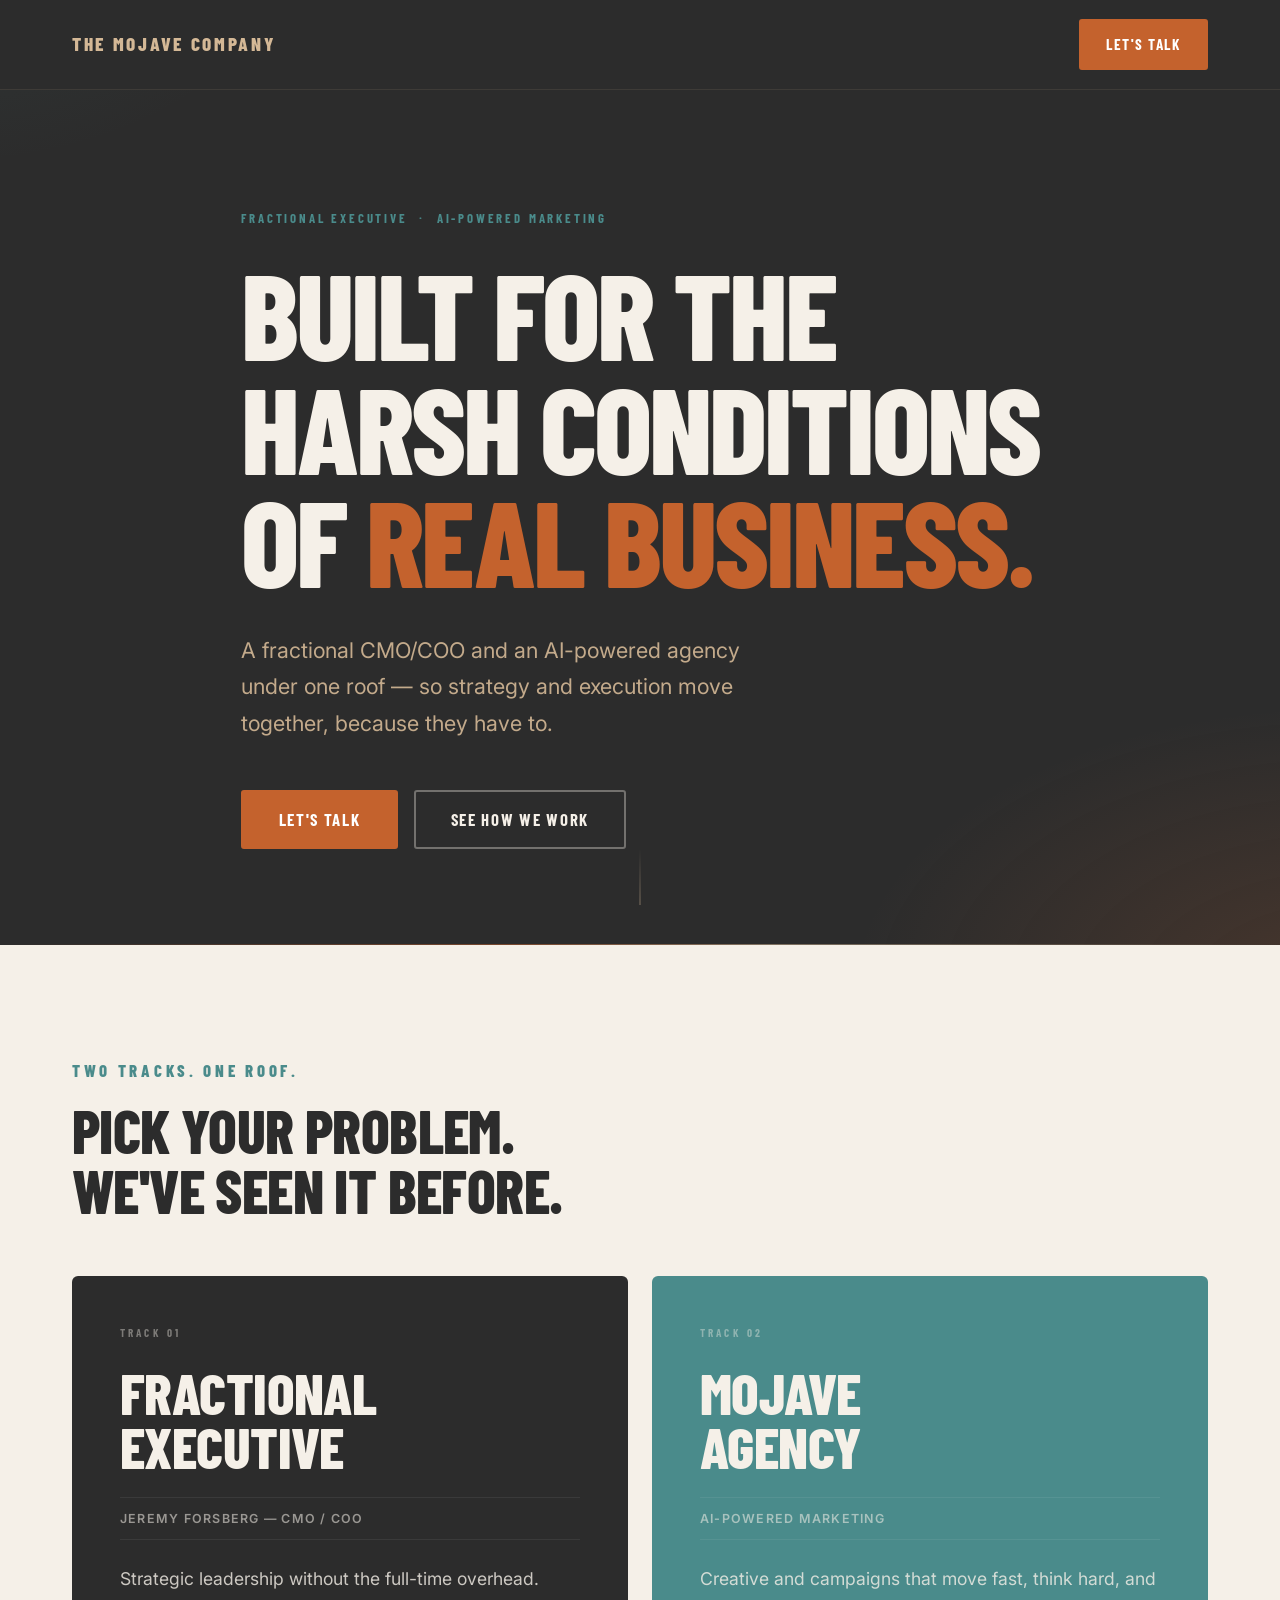
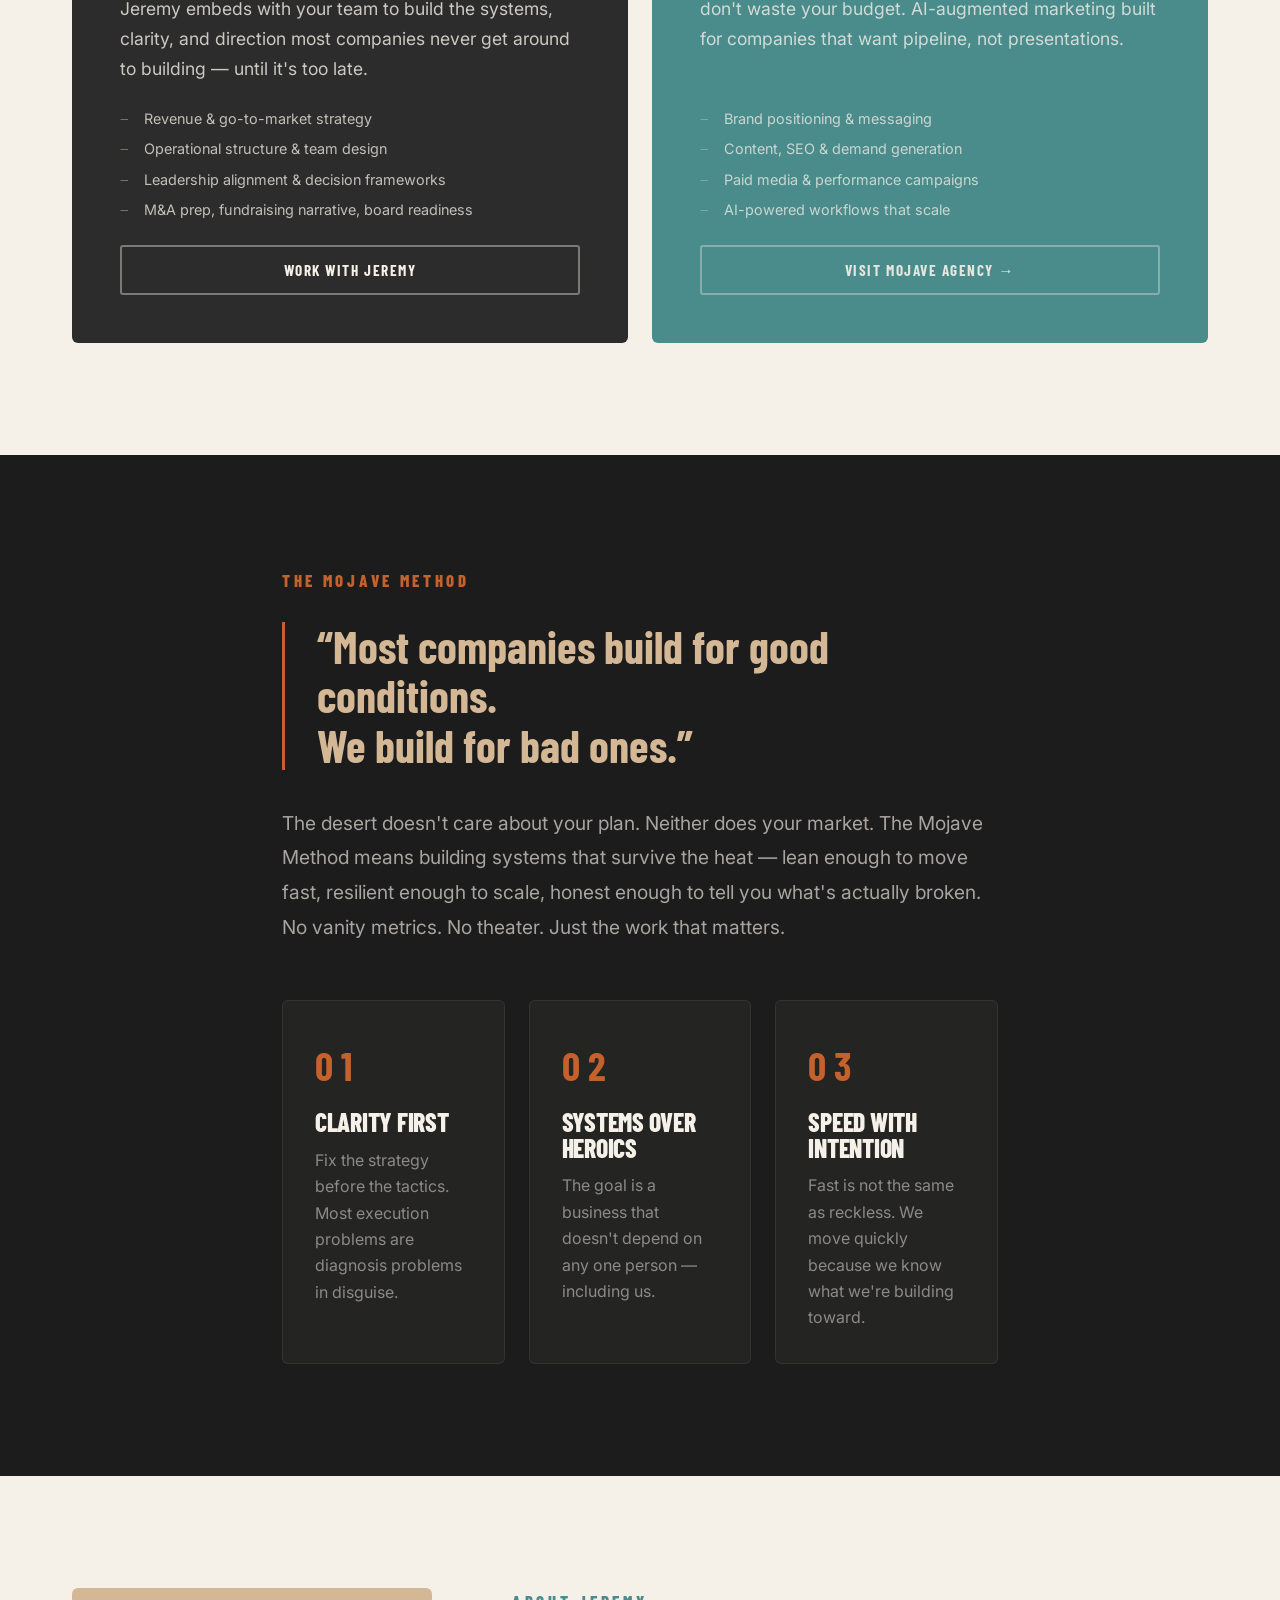
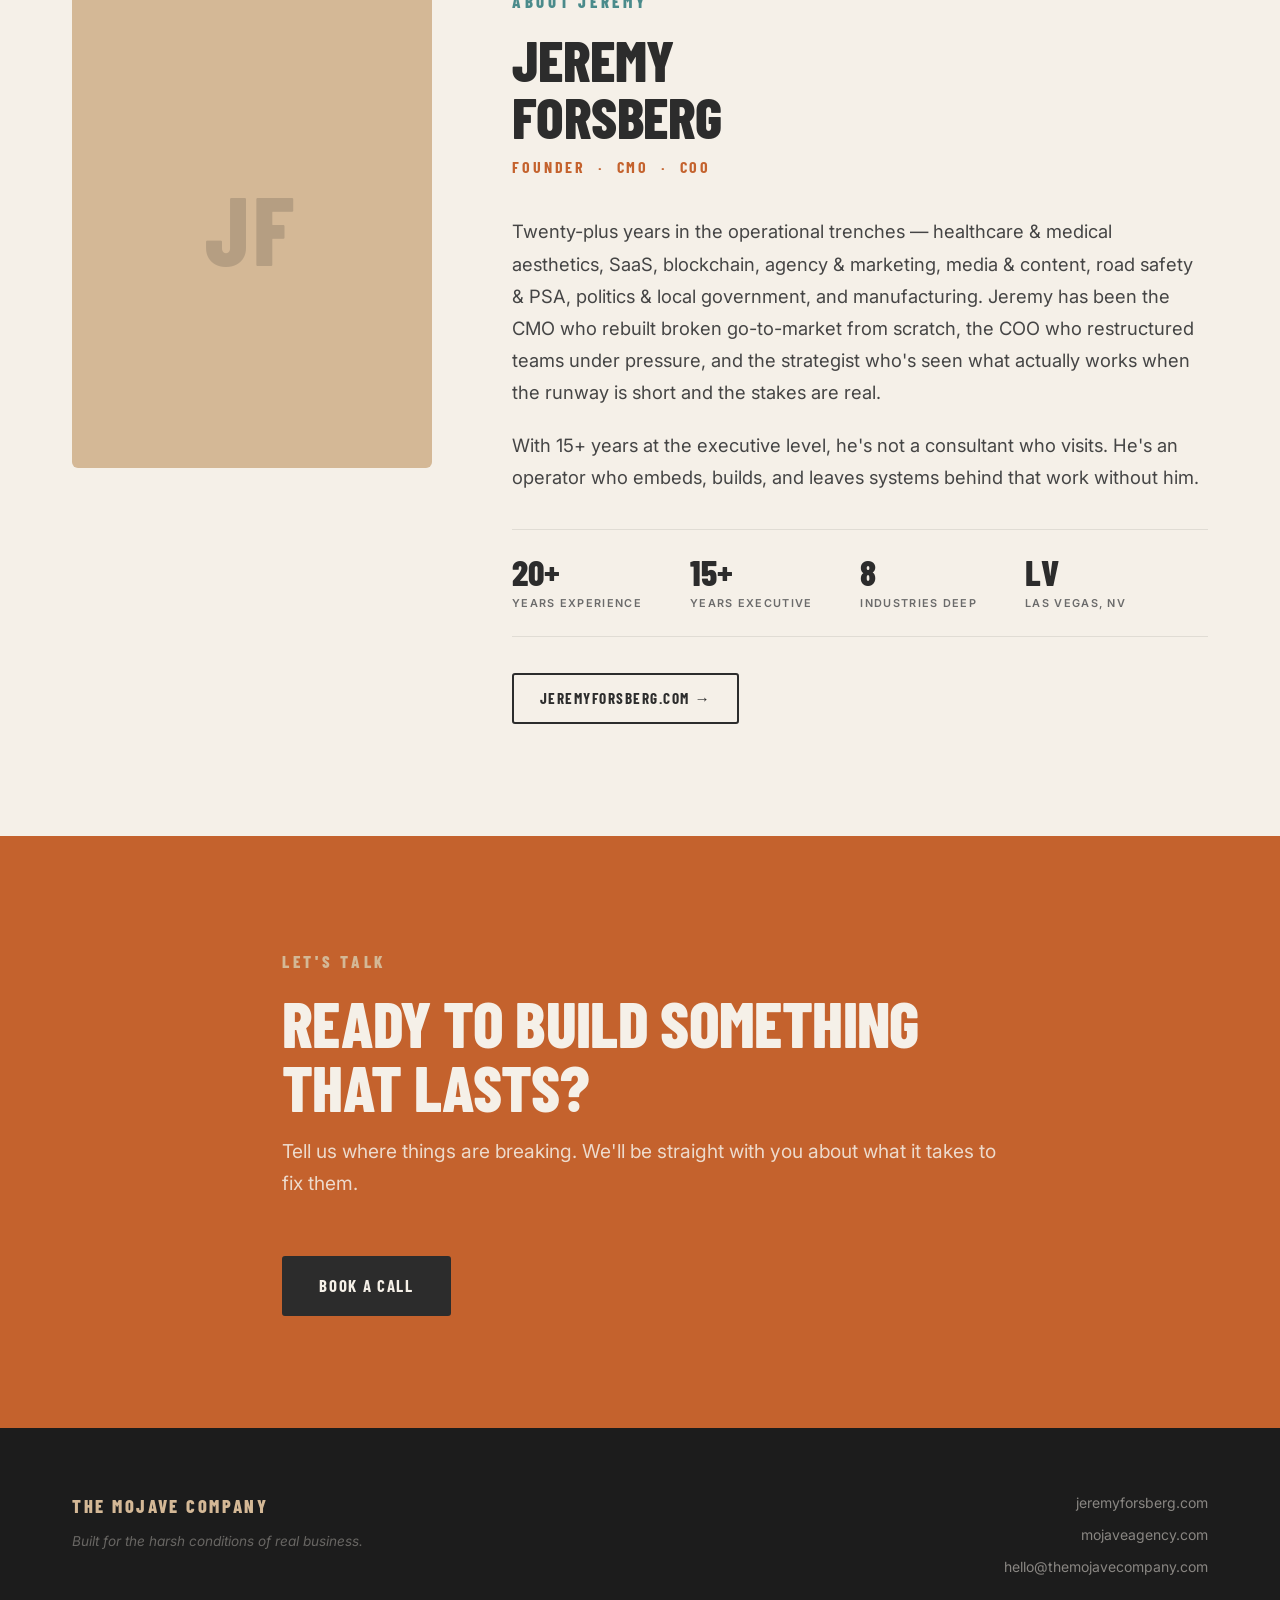
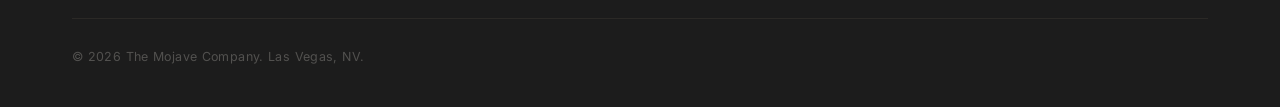
==== index.html @ 3268c375 "Update industries to reflect full background (8 sectors) Healthcare & medical aesthetics, SaaS, bloc" ====
<!DOCTYPE html>
<html lang="en">
<head>
  <meta charset="UTF-8">
  <meta name="viewport" content="width=device-width, initial-scale=1.0">
  <title>The Mojave Company — Fractional CMO/COO &amp; AI-Powered Marketing</title>
  <meta name="description" content="Fractional executive leadership and AI-powered marketing under one roof. Built for the harsh conditions of real business. Las Vegas, NV.">
  <meta property="og:title" content="The Mojave Company">
  <meta property="og:description" content="Built for the harsh conditions of real business.">
  <meta property="og:url" content="https://themojavecompany.com">
  <link rel="preconnect" href="https://fonts.googleapis.com">
  <link rel="preconnect" href="https://fonts.gstatic.com" crossorigin>
  <link href="https://fonts.googleapis.com/css2?family=Barlow+Condensed:ital,wght@0,400;0,600;0,700;0,800;1,700&family=Inter:wght@400;500;600&display=swap" rel="stylesheet">
  <link rel="stylesheet" href="style.css">
</head>
<body>

  <!-- ================================
       NAV
       ================================ -->
  <nav class="nav" id="nav">
    <div class="nav__inner">
      <a href="#hero" class="nav__logo">THE MOJAVE COMPANY</a>
      <a href="#contact" class="btn btn--primary">Let's Talk</a>
    </div>
  </nav>

  <!-- ================================
       HERO
       ================================ -->
  <section class="hero" id="hero">
    <div class="hero__bg"></div>
    <div class="hero__inner">
      <p class="hero__eyebrow">Fractional Executive &nbsp;·&nbsp; AI-Powered Marketing</p>
      <h1 class="hero__headline">
        Built for the<br>
        Harsh Conditions<br>
        of <em>Real Business.</em>
      </h1>
      <p class="hero__subhead">
        A fractional CMO/COO and an AI-powered agency under one roof —
        so strategy and execution move together, because they have to.
      </p>
      <div class="hero__actions">
        <a href="#contact" class="btn btn--primary btn--lg">Let's Talk</a>
        <a href="#services" class="btn btn--ghost btn--lg">See How We Work</a>
      </div>
    </div>
    <div class="hero__scroll" aria-hidden="true">
      <span></span>
    </div>
  </section>

  <!-- ================================
       SERVICES
       ================================ -->
  <section class="services" id="services">
    <div class="container">
      <div class="services__header">
        <p class="section__label">Two Tracks. One Roof.</p>
        <h2 class="section__title">Pick Your Problem.<br>We've Seen It Before.</h2>
      </div>
      <div class="services__grid">

        <!-- Track 01: Fractional Executive -->
        <div class="service-card service-card--exec">
          <div class="service-card__track">Track 01</div>
          <h3 class="service-card__title">Fractional<br>Executive</h3>
          <div class="service-card__meta">Jeremy Forsberg &mdash; CMO / COO</div>
          <p class="service-card__desc">
            Strategic leadership without the full-time overhead. Jeremy embeds with your team
            to build the systems, clarity, and direction most companies never get around to
            building — until it's too late.
          </p>
          <ul class="service-card__list">
            <li>Revenue &amp; go-to-market strategy</li>
            <li>Operational structure &amp; team design</li>
            <li>Leadership alignment &amp; decision frameworks</li>
            <li>M&amp;A prep, fundraising narrative, board readiness</li>
          </ul>
          <a href="#contact" class="btn btn--outline-light">Work with Jeremy</a>
        </div>

        <!-- Track 02: Mojave Agency -->
        <div class="service-card service-card--agency">
          <div class="service-card__track">Track 02</div>
          <h3 class="service-card__title">Mojave<br>Agency</h3>
          <div class="service-card__meta">AI-Powered Marketing</div>
          <p class="service-card__desc">
            Creative and campaigns that move fast, think hard, and don't waste your budget.
            AI-augmented marketing built for companies that want pipeline, not presentations.
          </p>
          <ul class="service-card__list">
            <li>Brand positioning &amp; messaging</li>
            <li>Content, SEO &amp; demand generation</li>
            <li>Paid media &amp; performance campaigns</li>
            <li>AI-powered workflows that scale</li>
          </ul>
          <a href="https://mojaveagency.com" class="btn btn--outline-dark" target="_blank" rel="noopener">Visit Mojave Agency &rarr;</a>
        </div>

      </div>
    </div>
  </section>

  <!-- ================================
       THE MOJAVE METHOD
       ================================ -->
  <section class="method" id="method">
    <div class="container container--narrow">
      <p class="section__label section__label--accent">The Mojave Method</p>
      <blockquote class="method__quote">
        &ldquo;Most companies build for good conditions.<br>
        We build for bad ones.&rdquo;
      </blockquote>
      <p class="method__body">
        The desert doesn't care about your plan. Neither does your market. The Mojave Method
        means building systems that survive the heat — lean enough to move fast, resilient
        enough to scale, honest enough to tell you what's actually broken. No vanity metrics.
        No theater. Just the work that matters.
      </p>
      <div class="method__pillars">
        <div class="method__pillar">
          <span class="method__pillar-num">01</span>
          <h4 class="method__pillar-title">Clarity First</h4>
          <p class="method__pillar-body">Fix the strategy before the tactics. Most execution problems are diagnosis problems in disguise.</p>
        </div>
        <div class="method__pillar">
          <span class="method__pillar-num">02</span>
          <h4 class="method__pillar-title">Systems Over Heroics</h4>
          <p class="method__pillar-body">The goal is a business that doesn't depend on any one person — including us.</p>
        </div>
        <div class="method__pillar">
          <span class="method__pillar-num">03</span>
          <h4 class="method__pillar-title">Speed with Intention</h4>
          <p class="method__pillar-body">Fast is not the same as reckless. We move quickly because we know what we're building toward.</p>
        </div>
      </div>
    </div>
  </section>

  <!-- ================================
       ABOUT / CREDIBILITY
       ================================ -->
  <section class="about" id="about">
    <div class="container">
      <div class="about__grid">
        <div class="about__image-wrap">
          <img
            src="assets/jeremy-forsberg.jpg"
            alt="Jeremy Forsberg"
            class="about__photo"
            onerror="this.style.display='none';document.getElementById('about-placeholder').style.display='flex';"
          >
          <div class="about__placeholder" id="about-placeholder" aria-hidden="true">JF</div>
        </div>
        <div class="about__content">
          <p class="section__label">About Jeremy</p>
          <h2 class="about__name">Jeremy<br>Forsberg</h2>
          <p class="about__role">Founder &nbsp;·&nbsp; CMO &nbsp;·&nbsp; COO</p>
          <p class="about__body">
            Twenty-plus years in the operational trenches — healthcare &amp; medical aesthetics,
            SaaS, blockchain, agency &amp; marketing, media &amp; content, road safety &amp; PSA,
            politics &amp; local government, and manufacturing.
            Jeremy has been the CMO who rebuilt broken go-to-market from scratch, the COO
            who restructured teams under pressure, and the strategist who's seen what
            actually works when the runway is short and the stakes are real.
          </p>
          <p class="about__body">
            With 15+ years at the executive level, he's not a consultant who visits.
            He's an operator who embeds, builds, and leaves systems behind that work without him.
          </p>
          <div class="about__stats">
            <div class="about__stat">
              <span class="about__stat-num">20+</span>
              <span class="about__stat-label">Years Experience</span>
            </div>
            <div class="about__stat">
              <span class="about__stat-num">15+</span>
              <span class="about__stat-label">Years Executive</span>
            </div>
            <div class="about__stat">
              <span class="about__stat-num">8</span>
              <span class="about__stat-label">Industries Deep</span>
            </div>
            <div class="about__stat">
              <span class="about__stat-num">LV</span>
              <span class="about__stat-label">Las Vegas, NV</span>
            </div>
          </div>
          <a href="https://jeremyforsberg.com" class="btn btn--secondary" target="_blank" rel="noopener">jeremyforsberg.com &rarr;</a>
        </div>
      </div>
    </div>
  </section>

  <!-- ================================
       CTA / CONTACT
       ================================ -->
  <section class="contact" id="contact">
    <div class="container container--narrow">
      <p class="section__label section__label--light">Let's Talk</p>
      <h2 class="contact__headline">Ready to build something<br>that lasts?</h2>
      <p class="contact__subhead">
        Tell us where things are breaking. We'll be straight with you
        about what it takes to fix them.
      </p>

      <a href="https://calendly.com/jeremy-themojavecompany/30min" class="btn btn--submit btn--lg" target="_blank" rel="noopener">Book a Call</a>
    </div>
  </section>

  <!-- ================================
       FOOTER
       ================================ -->
  <footer class="footer">
    <div class="container">
      <div class="footer__inner">
        <div class="footer__brand">
          <span class="footer__logo">THE MOJAVE COMPANY</span>
          <span class="footer__tagline">Built for the harsh conditions of real business.</span>
        </div>
        <nav class="footer__links" aria-label="Footer navigation">
          <a href="https://jeremyforsberg.com" target="_blank" rel="noopener">jeremyforsberg.com</a>
          <a href="https://mojaveagency.com" target="_blank" rel="noopener">mojaveagency.com</a>
          <a href="mailto:hello@themojavecompany.com">hello@themojavecompany.com</a>
        </nav>
      </div>
      <div class="footer__bottom">
        <span>&copy; 2026 The Mojave Company. Las Vegas, NV.</span>
      </div>
    </div>
  </footer>

</body>
</html>
---- style.css ----
/* ============================================================
   THE MOJAVE COMPANY — style.css
   themojavecompany.com
   ============================================================ */

/* ── Custom Properties ─────────────────────────────────────── */
:root {
  --sand:         #D4B896;
  --charcoal:     #2C2C2C;
  --burnt-orange: #C4622D;
  --teal:         #4A8B8B;
  --off-white:    #F5F0E8;
  --dark:         #1C1C1C;
  --muted:        #6B6B6B;

  --font-heading: 'Barlow Condensed', sans-serif;
  --font-body:    'Inter', sans-serif;

  --max-w:        1200px;
  --max-w-narrow: 780px;

  --ease: 0.2s ease;
}

/* ── Reset ──────────────────────────────────────────────────── */
*, *::before, *::after {
  box-sizing: border-box;
  margin: 0;
  padding: 0;
}

html {
  scroll-behavior: smooth;
  font-size: 16px;
}

body {
  font-family: var(--font-body);
  color: var(--charcoal);
  background: var(--off-white);
  line-height: 1.6;
  -webkit-font-smoothing: antialiased;
  -moz-osx-font-smoothing: grayscale;
}

img {
  display: block;
  max-width: 100%;
}

a {
  color: inherit;
  text-decoration: none;
}

ul { list-style: none; }

h1, h2, h3, h4 {
  font-family: var(--font-heading);
  font-weight: 800;
  line-height: 1;
  text-transform: uppercase;
  letter-spacing: -0.01em;
}

/* ── Containers ─────────────────────────────────────────────── */
.container {
  max-width: var(--max-w);
  margin: 0 auto;
  padding: 0 2rem;
}

.container--narrow {
  max-width: var(--max-w-narrow);
  margin: 0 auto;
  padding: 0 2rem;
}

/* ── Section Labels ─────────────────────────────────────────── */
.section__label {
  display: block;
  font-family: var(--font-heading);
  font-size: 1.05rem;
  font-weight: 800;
  letter-spacing: 0.22em;
  text-transform: uppercase;
  color: var(--teal);
  margin-bottom: 1rem;
}

.section__label--accent { color: var(--burnt-orange); }
.section__label--light  { color: var(--sand); }

.section__title {
  font-size: clamp(2.5rem, 5vw, 3.75rem);
  margin-bottom: 3.5rem;
}

/* ── Buttons ────────────────────────────────────────────────── */
.btn {
  display: inline-block;
  font-family: var(--font-heading);
  font-size: 0.95rem;
  font-weight: 700;
  letter-spacing: 0.1em;
  text-transform: uppercase;
  padding: 0.7rem 1.6rem;
  border-radius: 3px;
  border: 2px solid transparent;
  cursor: pointer;
  transition: background var(--ease), color var(--ease), border-color var(--ease);
  white-space: nowrap;
  text-align: center;
}

.btn--lg   { font-size: 1.05rem; padding: 0.9rem 2.2rem; }
.btn--full { width: 100%; display: block; }

/* Primary — burnt orange fill */
.btn--primary {
  background: var(--burnt-orange);
  color: #fff;
  border-color: var(--burnt-orange);
}
.btn--primary:hover {
  background: #ad5426;
  border-color: #ad5426;
}

/* Ghost — for dark backgrounds */
.btn--ghost {
  background: transparent;
  color: var(--off-white);
  border-color: rgba(245, 240, 232, 0.35);
}
.btn--ghost:hover {
  background: rgba(245, 240, 232, 0.08);
  border-color: rgba(245, 240, 232, 0.7);
}

/* Outline light — on dark card */
.btn--outline-light {
  background: transparent;
  color: var(--off-white);
  border-color: rgba(245, 240, 232, 0.4);
}
.btn--outline-light:hover {
  background: var(--off-white);
  color: var(--charcoal);
}

/* Outline dark — on light card */
.btn--outline-dark {
  background: transparent;
  color: rgba(245, 240, 232, 0.9);
  border-color: rgba(245, 240, 232, 0.35);
}
.btn--outline-dark:hover {
  background: rgba(245, 240, 232, 0.12);
  border-color: rgba(245, 240, 232, 0.7);
}

/* Secondary — charcoal outline on light bg */
.btn--secondary {
  background: transparent;
  color: var(--charcoal);
  border-color: var(--charcoal);
}
.btn--secondary:hover {
  background: var(--charcoal);
  color: var(--off-white);
}

/* Submit — inside contact section */
.btn--submit {
  background: var(--charcoal);
  color: var(--off-white);
  border-color: var(--charcoal);
  margin-top: 0.5rem;
}
.btn--submit:hover {
  background: var(--dark);
  border-color: var(--dark);
}


/* ============================================================
   NAV
   ============================================================ */

.nav {
  position: fixed;
  top: 0;
  left: 0;
  right: 0;
  z-index: 200;
  background: var(--charcoal);
  border-bottom: 1px solid rgba(212, 184, 150, 0.1);
}

.nav__inner {
  max-width: var(--max-w);
  margin: 0 auto;
  padding: 1.2rem 2rem;
  display: flex;
  align-items: center;
  justify-content: space-between;
}

.nav__logo {
  font-family: var(--font-heading);
  font-size: 1.2rem;
  font-weight: 800;
  letter-spacing: 0.14em;
  color: var(--sand);
  text-transform: uppercase;
}

.nav__logo:hover { color: var(--off-white); }


/* ============================================================
   HERO
   ============================================================ */

.hero {
  position: relative;
  min-height: 100svh;
  display: flex;
  align-items: center;
  background: var(--charcoal);
  overflow: hidden;
  padding-top: 80px;
}

/* Subtle warmth gradients — no image dependency */
.hero__bg {
  position: absolute;
  inset: 0;
  pointer-events: none;
  background:
    radial-gradient(ellipse 70% 55% at 105% 105%, rgba(196, 98, 45, 0.18) 0%, transparent 55%),
    radial-gradient(ellipse 55% 45% at -5%  -5%,  rgba(74, 139, 139, 0.1)  0%, transparent 50%);
}

/* Thin horizon rule at section break */
.hero::after {
  content: '';
  position: absolute;
  bottom: 0;
  left: 0;
  right: 0;
  height: 1px;
  background: linear-gradient(90deg, transparent 0%, var(--burnt-orange) 40%, var(--sand) 60%, transparent 100%);
  opacity: 0.5;
}

.hero__inner {
  position: relative;
  z-index: 1;
  max-width: var(--max-w);
  margin: 0 auto;
  padding: 8rem 2rem 6rem;
}

.hero__eyebrow {
  font-family: var(--font-heading);
  font-size: 0.8rem;
  font-weight: 700;
  letter-spacing: 0.22em;
  text-transform: uppercase;
  color: var(--teal);
  margin-bottom: 1.75rem;
}

.hero__headline {
  font-size: clamp(3.75rem, 9.5vw, 8.5rem);
  font-weight: 800;
  color: var(--off-white);
  line-height: 0.93;
  letter-spacing: -0.025em;
  margin-bottom: 2.25rem;
}

.hero__headline em {
  font-style: normal;
  color: var(--burnt-orange);
}

.hero__subhead {
  font-size: clamp(1.1rem, 2vw, 1.35rem);
  color: var(--sand);
  max-width: 560px;
  line-height: 1.7;
  margin-bottom: 3rem;
  opacity: 0.9;
}

.hero__actions {
  display: flex;
  gap: 1rem;
  flex-wrap: wrap;
}

/* Scroll indicator */
.hero__scroll {
  position: absolute;
  bottom: 2.5rem;
  left: 50%;
  transform: translateX(-50%);
  z-index: 1;
}

.hero__scroll span {
  display: block;
  width: 1px;
  height: 56px;
  background: linear-gradient(to bottom, transparent, var(--sand));
  margin: 0 auto;
  animation: scrollDrop 2s ease-in-out infinite;
  opacity: 0.5;
}

@keyframes scrollDrop {
  0%   { transform: scaleY(0); transform-origin: top; opacity: 0; }
  40%  { transform: scaleY(1); transform-origin: top; opacity: 0.5; }
  60%  { transform: scaleY(1); transform-origin: bottom; opacity: 0.5; }
  100% { transform: scaleY(0); transform-origin: bottom; opacity: 0; }
}


/* ============================================================
   SERVICES
   ============================================================ */

.services {
  background: var(--off-white);
  padding: 7rem 0;
}

.services__header {
  margin-bottom: 0;
}

.services__grid {
  display: grid;
  grid-template-columns: 1fr 1fr;
  gap: 1.5rem;
}

.service-card {
  padding: 3rem;
  border-radius: 6px;
  display: flex;
  flex-direction: column;
  gap: 1.5rem;
}

.service-card--exec   { background: var(--charcoal); color: var(--off-white); }
.service-card--agency { background: var(--teal);     color: var(--off-white); }

.service-card__track {
  font-family: var(--font-heading);
  font-size: 0.7rem;
  font-weight: 700;
  letter-spacing: 0.28em;
  text-transform: uppercase;
  opacity: 0.4;
}

.service-card__title {
  font-size: clamp(2.75rem, 4.5vw, 3.75rem);
  line-height: 0.93;
}

.service-card__meta {
  font-size: 0.78rem;
  font-weight: 600;
  letter-spacing: 0.1em;
  text-transform: uppercase;
  opacity: 0.55;
  padding: 0.65rem 0;
  border-top: 1px solid rgba(255,255,255,0.12);
  border-bottom: 1px solid rgba(255,255,255,0.12);
}

.service-card__desc {
  font-size: 1.1rem;
  line-height: 1.7;
  opacity: 0.8;
  flex: 1;
}

.service-card__list {
  display: flex;
  flex-direction: column;
  gap: 0.55rem;
}

.service-card__list li {
  font-size: 0.9rem;
  padding-left: 1.5rem;
  position: relative;
  opacity: 0.75;
  line-height: 1.5;
}

.service-card__list li::before {
  content: '—';
  position: absolute;
  left: 0;
  color: var(--sand);
  opacity: 0.7;
  font-family: var(--font-heading);
}

.service-card--agency .service-card__list li::before {
  color: rgba(245, 240, 232, 0.6);
}


/* ============================================================
   THE MOJAVE METHOD
   ============================================================ */

.method {
  background: var(--dark);
  padding: 7rem 0;
  color: var(--off-white);
}

.method__quote {
  font-family: var(--font-heading);
  font-size: clamp(1.9rem, 3.5vw, 3rem);
  font-weight: 700;
  line-height: 1.1;
  color: var(--sand);
  border-left: 3px solid var(--burnt-orange);
  padding-left: 2rem;
  margin: 1.75rem 0 2.25rem;
  font-style: normal;
}

.method__body {
  font-size: 1.2rem;
  line-height: 1.8;
  color: rgba(245, 240, 232, 0.65);
  margin-bottom: 3.5rem;
}

.method__pillars {
  display: grid;
  grid-template-columns: repeat(3, 1fr);
  gap: 1.5rem;
}

.method__pillar {
  padding: 2rem;
  border-radius: 6px;
  background: rgba(245, 240, 232, 0.04);
  border: 1px solid rgba(245, 240, 232, 0.07);
}

.method__pillar-num {
  display: block;
  font-family: var(--font-heading);
  font-size: 2.5rem;
  font-weight: 700;
  letter-spacing: 0.2em;
  color: var(--burnt-orange);
  margin-bottom: 0.75rem;
}

.method__pillar-title {
  font-size: 1.6rem;
  color: var(--off-white);
  margin-bottom: 0.75rem;
}

.method__pillar-body {
  font-size: 1rem;
  line-height: 1.65;
  color: rgba(245, 240, 232, 0.5);
}


/* ============================================================
   ABOUT
   ============================================================ */

.about {
  background: var(--off-white);
  padding: 7rem 0;
}

.about__grid {
  display: grid;
  grid-template-columns: 360px 1fr;
  gap: 5rem;
  align-items: start;
}

.about__image-wrap {
  position: relative;
  border-radius: 6px;
  overflow: hidden;
  background: var(--sand);
  aspect-ratio: 3 / 4;
}

.about__photo {
  width: 100%;
  height: 100%;
  object-fit: cover;
  object-position: center top;
}

.about__placeholder {
  display: none;
  position: absolute;
  inset: 0;
  align-items: center;
  justify-content: center;
  font-family: var(--font-heading);
  font-size: 6rem;
  font-weight: 800;
  color: var(--charcoal);
  opacity: 0.18;
  letter-spacing: 0.05em;
}

.about__name {
  font-size: clamp(2.75rem, 4.5vw, 4.25rem);
  margin-bottom: 0.5rem;
}

.about__role {
  font-family: var(--font-heading);
  font-size: 1rem;
  font-weight: 700;
  letter-spacing: 0.18em;
  text-transform: uppercase;
  color: var(--burnt-orange);
  margin-bottom: 2.25rem;
}

.about__body {
  font-size: 1.15rem;
  line-height: 1.75;
  color: #454545;
  margin-bottom: 1.25rem;
}

.about__stats {
  display: flex;
  gap: 3rem;
  margin: 2.25rem 0;
  padding: 1.5rem 0;
  border-top: 1px solid rgba(44, 44, 44, 0.1);
  border-bottom: 1px solid rgba(44, 44, 44, 0.1);
}

.about__stat {
  display: flex;
  flex-direction: column;
  gap: 0.3rem;
}

.about__stat-num {
  font-family: var(--font-heading);
  font-size: 2.25rem;
  font-weight: 800;
  color: var(--charcoal);
  line-height: 1;
}

.about__stat-label {
  font-size: 0.68rem;
  font-weight: 600;
  letter-spacing: 0.12em;
  text-transform: uppercase;
  color: var(--muted);
}


/* ============================================================
   CONTACT
   ============================================================ */

.contact {
  background: var(--burnt-orange);
  padding: 7rem 0;
  color: var(--off-white);
}

.contact__headline {
  font-size: clamp(2.5rem, 5vw, 4rem);
  color: var(--off-white);
  margin-bottom: 1rem;
}

.contact__subhead {
  font-size: 1.2rem;
  line-height: 1.7;
  opacity: 0.85;
  margin-bottom: 3rem;
}



/* ============================================================
   FOOTER
   ============================================================ */

.footer {
  background: var(--dark);
  padding: 4rem 0 2.5rem;
  color: var(--off-white);
}

.footer__inner {
  display: flex;
  align-items: flex-start;
  justify-content: space-between;
  gap: 2rem;
  padding-bottom: 2.5rem;
  border-bottom: 1px solid rgba(212, 184, 150, 0.08);
  flex-wrap: wrap;
}

.footer__brand {
  display: flex;
  flex-direction: column;
  gap: 0.6rem;
}

.footer__logo {
  font-family: var(--font-heading);
  font-size: 1.15rem;
  font-weight: 800;
  letter-spacing: 0.14em;
  color: var(--sand);
  text-transform: uppercase;
}

.footer__tagline {
  font-size: 0.85rem;
  color: rgba(245, 240, 232, 0.35);
  font-style: italic;
}

.footer__links {
  display: flex;
  flex-direction: column;
  align-items: flex-end;
  gap: 0.6rem;
}

.footer__links a {
  font-size: 0.875rem;
  color: rgba(245, 240, 232, 0.5);
  transition: color var(--ease);
}

.footer__links a:hover { color: var(--sand); }

.footer__bottom {
  padding-top: 1.75rem;
  font-size: 0.78rem;
  color: rgba(245, 240, 232, 0.25);
  letter-spacing: 0.03em;
}


/* ============================================================
   RESPONSIVE
   ============================================================ */

@media (max-width: 960px) {
  .services__grid {
    grid-template-columns: 1fr;
  }

  .method__pillars {
    grid-template-columns: 1fr 1fr;
  }

  .about__grid {
    grid-template-columns: 1fr;
    gap: 3rem;
  }

  .about__image-wrap {
    max-width: 320px;
    aspect-ratio: 1 / 1;
  }
}

@media (max-width: 640px) {
  .nav__inner {
    padding: 1rem 1.25rem;
  }

  .nav__logo {
    font-size: 0.95rem;
    letter-spacing: 0.1em;
  }

  .hero__inner {
    padding: 6rem 1.25rem 5rem;
  }

  .hero__actions {
    flex-direction: column;
    align-items: flex-start;
  }

  .hero__actions .btn { width: 100%; text-align: center; }

  .hero__scroll { display: none; }

  .services,
  .method,
  .about,
  .contact,
  .footer {
    padding-top: 5rem;
    padding-bottom: 5rem;
  }

  .service-card { padding: 2.25rem 1.75rem; }

  .method__pillars {
    grid-template-columns: 1fr;
  }

  .about__stats {
    flex-wrap: wrap;
    gap: 1.5rem;
  }

  .footer__inner {
    flex-direction: column;
  }

  .footer__links {
    align-items: flex-start;
  }

  .container,
  .container--narrow {
    padding: 0 1.25rem;
  }
}

@media (prefers-reduced-motion: reduce) {
  html { scroll-behavior: auto; }
  .hero__scroll span { animation: none; }
}
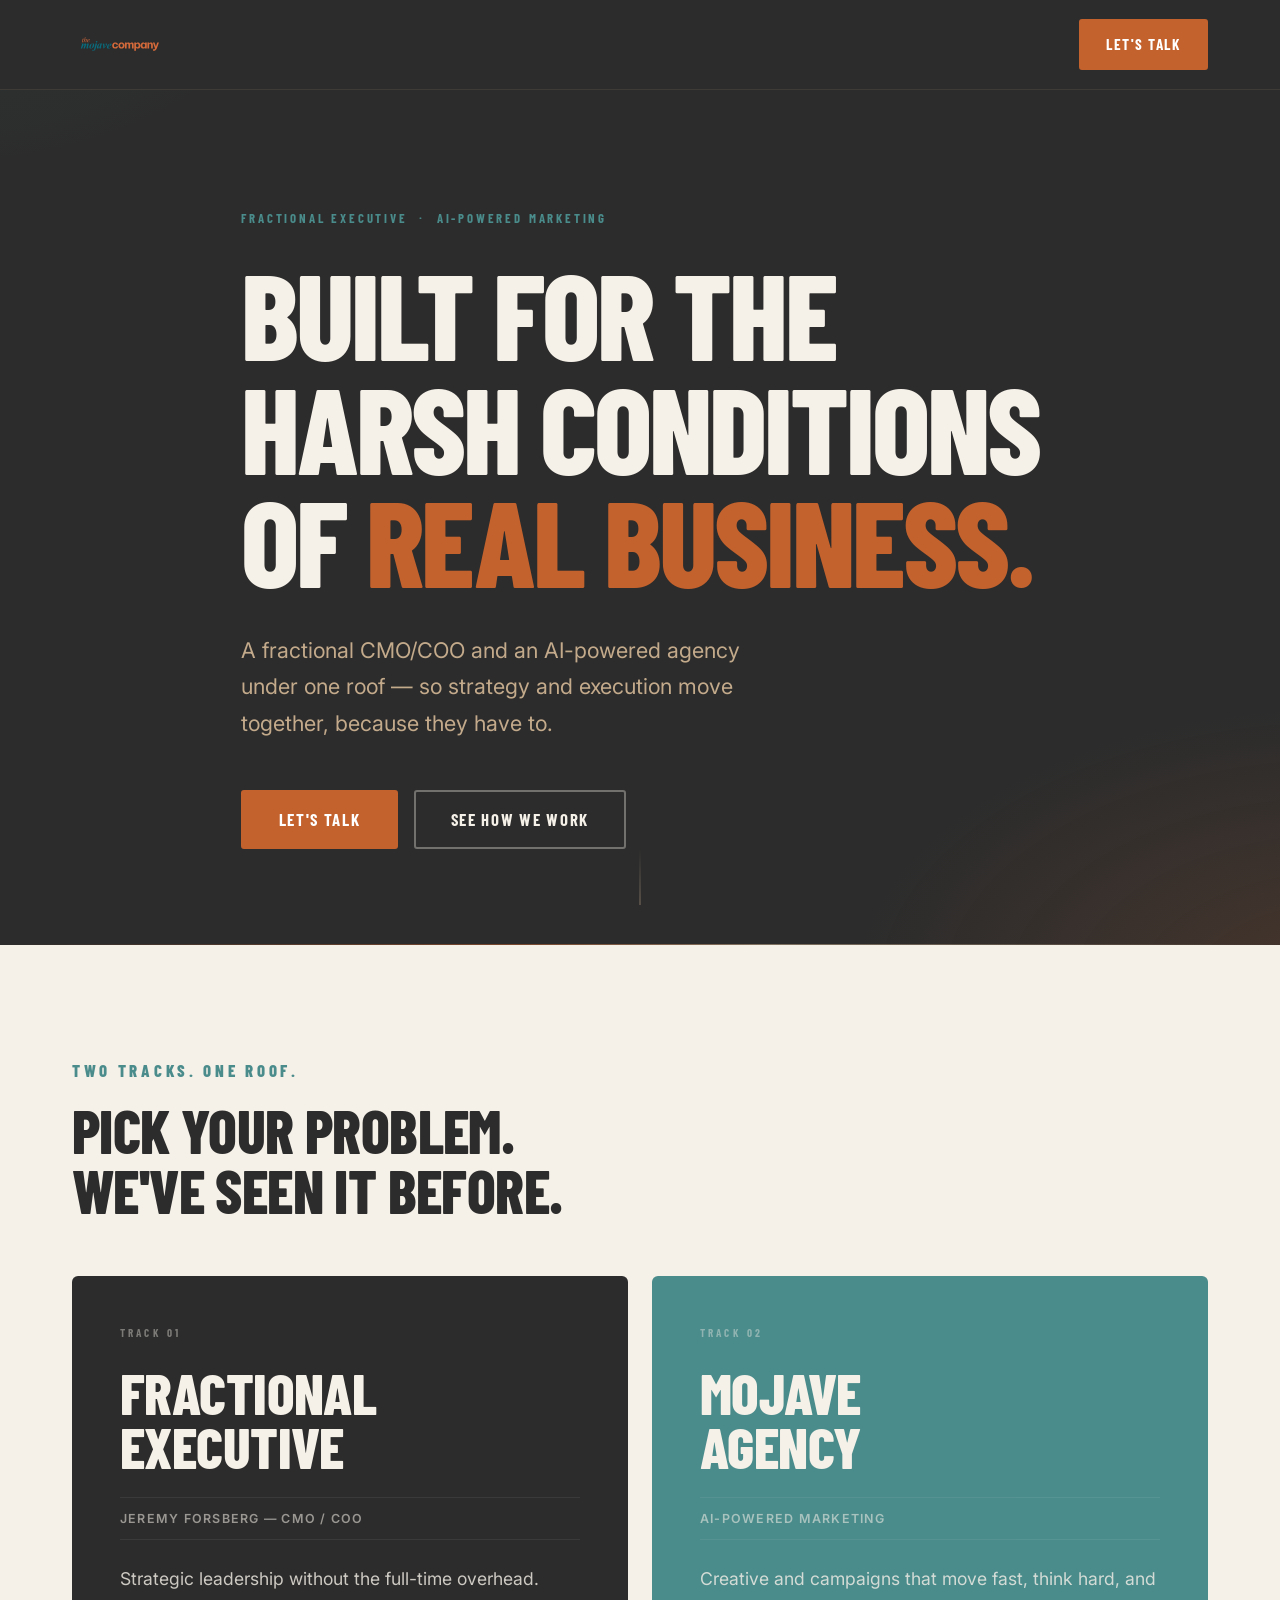
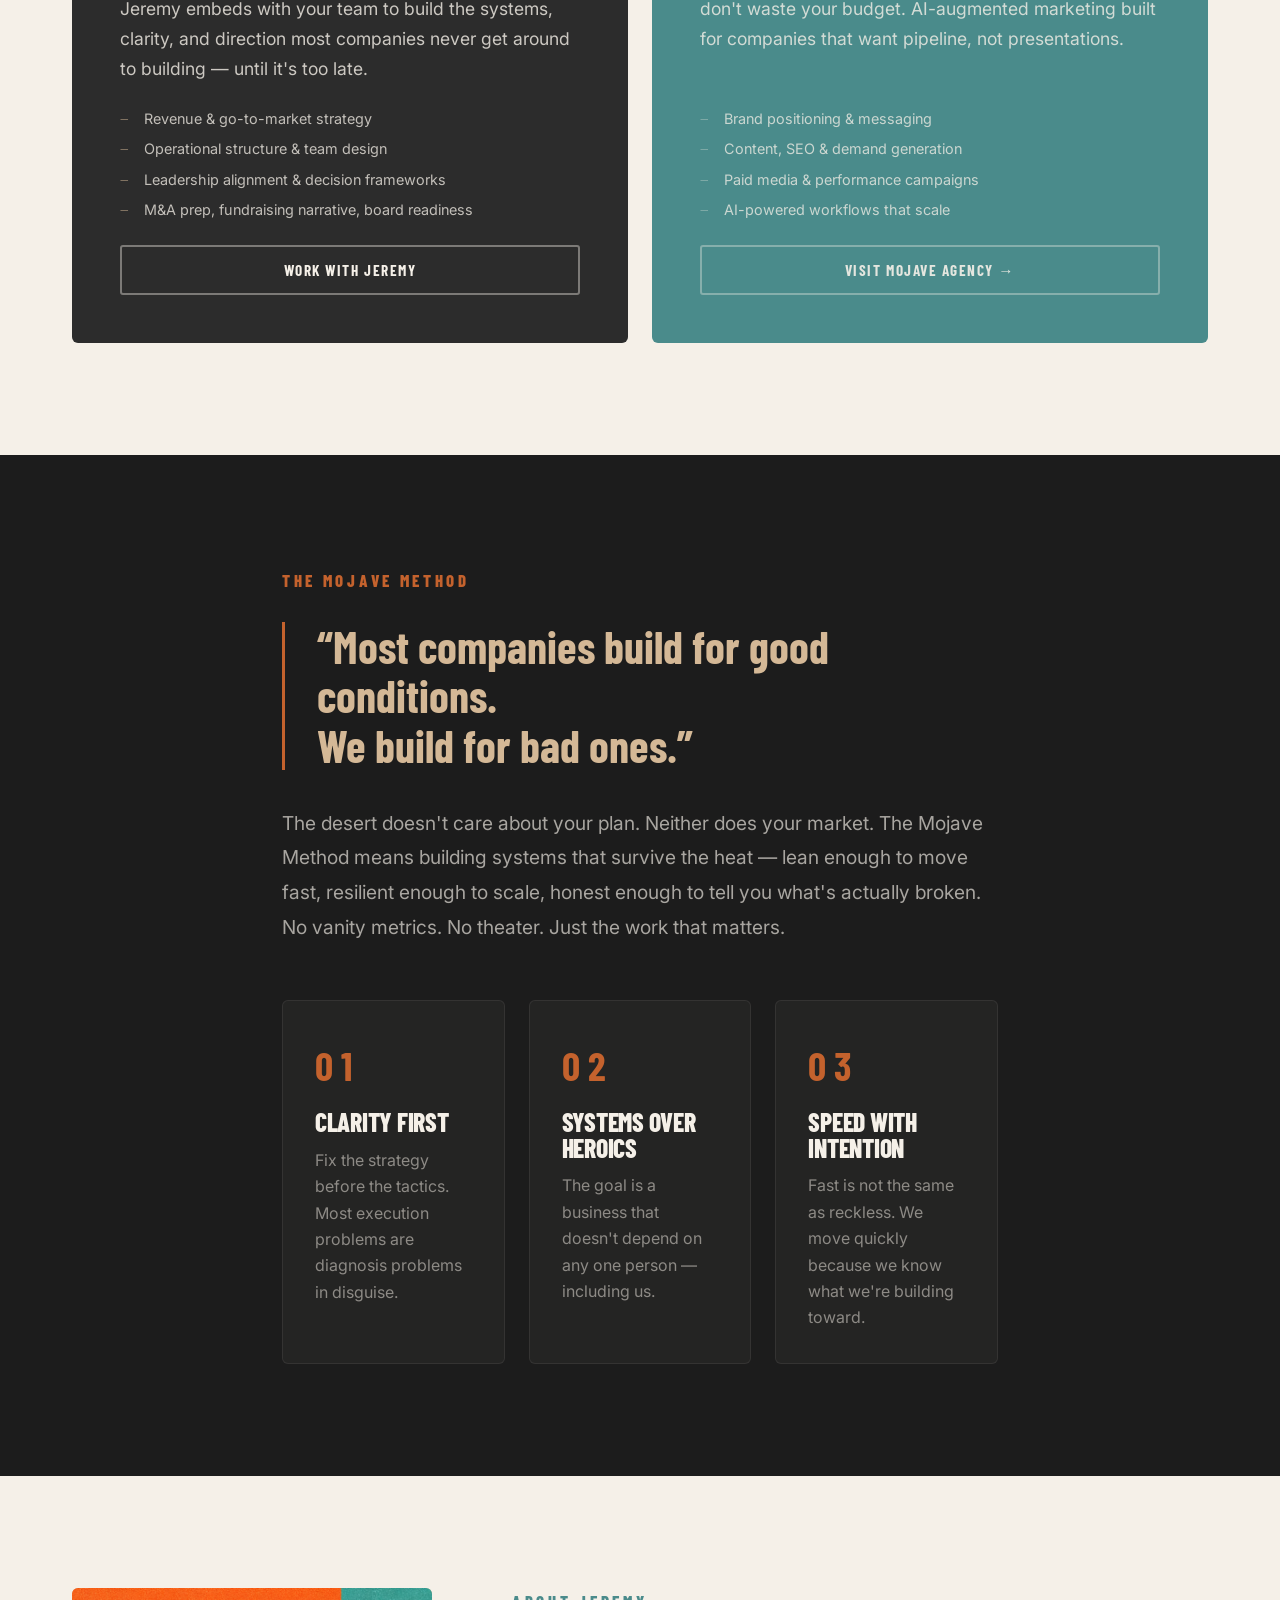
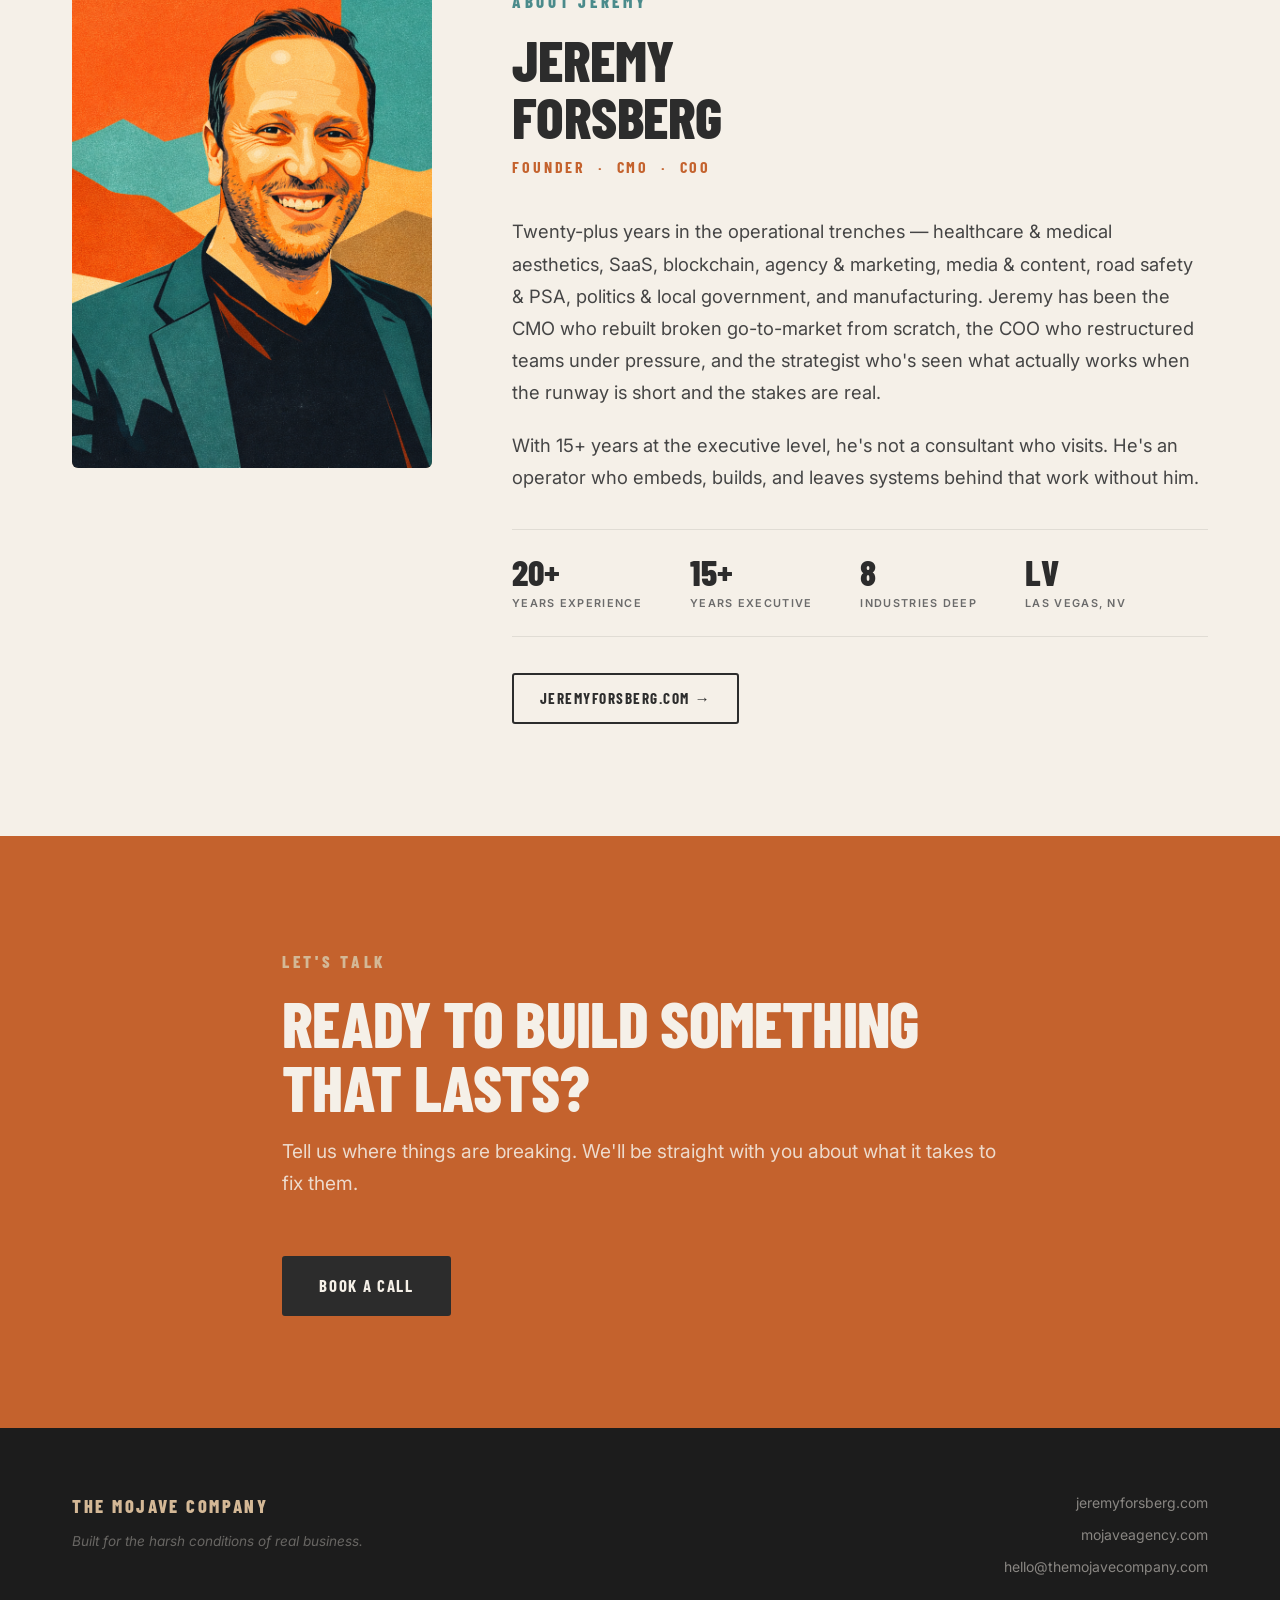
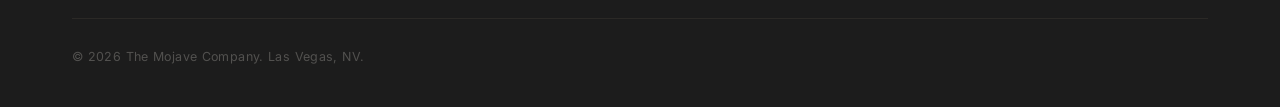
==== commit cacf5447: "Add logo, photo, and favicon assets - Nav: replace text logo with assets/mojavecompany-logo.svg (36p" ====
--- a/index.html
+++ b/index.html
@@ -12,6 +12,8 @@
   <link rel="preconnect" href="https://fonts.gstatic.com" crossorigin>
   <link href="https://fonts.googleapis.com/css2?family=Barlow+Condensed:ital,wght@0,400;0,600;0,700;0,800;1,700&family=Inter:wght@400;500;600&display=swap" rel="stylesheet">
   <link rel="stylesheet" href="style.css">
+  <link rel="icon" type="image/png" href="assets/mojave-m.png">
+  <link rel="apple-touch-icon" href="assets/mojave-m.png">
 </head>
 <body>
 
@@ -20,7 +22,9 @@
        ================================ -->
   <nav class="nav" id="nav">
     <div class="nav__inner">
-      <a href="#hero" class="nav__logo">THE MOJAVE COMPANY</a>
+      <a href="#hero" class="nav__logo">
+        <img src="assets/mojavecompany-logo.svg" alt="The Mojave Company" class="nav__logo-img">
+      </a>
       <a href="#contact" class="btn btn--primary">Let's Talk</a>
     </div>
   </nav>
@@ -147,12 +151,10 @@
       <div class="about__grid">
         <div class="about__image-wrap">
           <img
-            src="assets/jeremy-forsberg.jpg"
+            src="assets/jeremy-mojave.png"
             alt="Jeremy Forsberg"
             class="about__photo"
-            onerror="this.style.display='none';document.getElementById('about-placeholder').style.display='flex';"
           >
-          <div class="about__placeholder" id="about-placeholder" aria-hidden="true">JF</div>
         </div>
         <div class="about__content">
           <p class="section__label">About Jeremy</p>
--- a/style.css
+++ b/style.css
@@ -208,15 +208,19 @@
 }
 
 .nav__logo {
-  font-family: var(--font-heading);
-  font-size: 1.2rem;
-  font-weight: 800;
-  letter-spacing: 0.14em;
-  color: var(--sand);
-  text-transform: uppercase;
-}
-
-.nav__logo:hover { color: var(--off-white); }
+  display: flex;
+  align-items: center;
+}
+
+.nav__logo-img {
+  height: 36px;
+  width: auto;
+  display: block;
+}
+
+@media (max-width: 640px) {
+  .nav__logo-img { height: 28px; }
+}
 
 
 /* ============================================================
@@ -515,19 +519,6 @@
   object-position: center top;
 }
 
-.about__placeholder {
-  display: none;
-  position: absolute;
-  inset: 0;
-  align-items: center;
-  justify-content: center;
-  font-family: var(--font-heading);
-  font-size: 6rem;
-  font-weight: 800;
-  color: var(--charcoal);
-  opacity: 0.18;
-  letter-spacing: 0.05em;
-}
 
 .about__name {
   font-size: clamp(2.75rem, 4.5vw, 4.25rem);
@@ -701,10 +692,6 @@
     padding: 1rem 1.25rem;
   }
 
-  .nav__logo {
-    font-size: 0.95rem;
-    letter-spacing: 0.1em;
-  }
 
   .hero__inner {
     padding: 6rem 1.25rem 5rem;
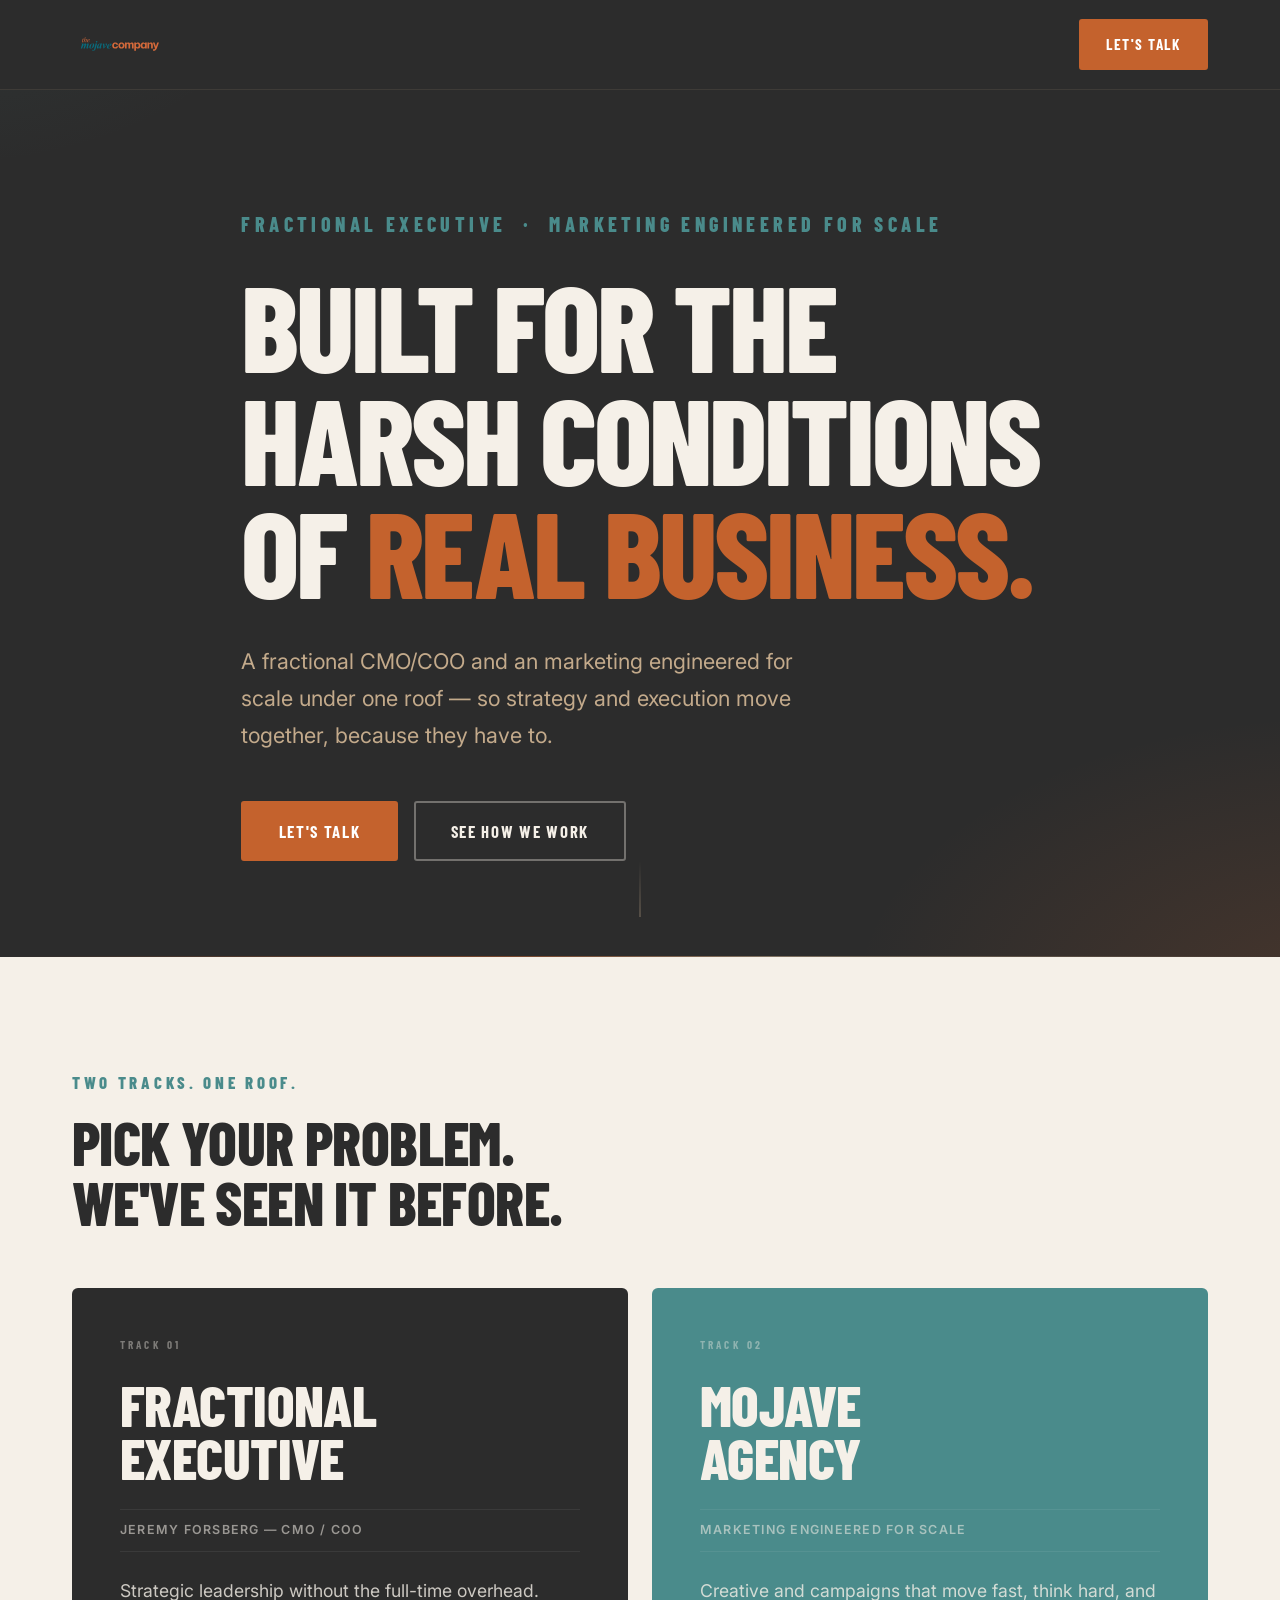
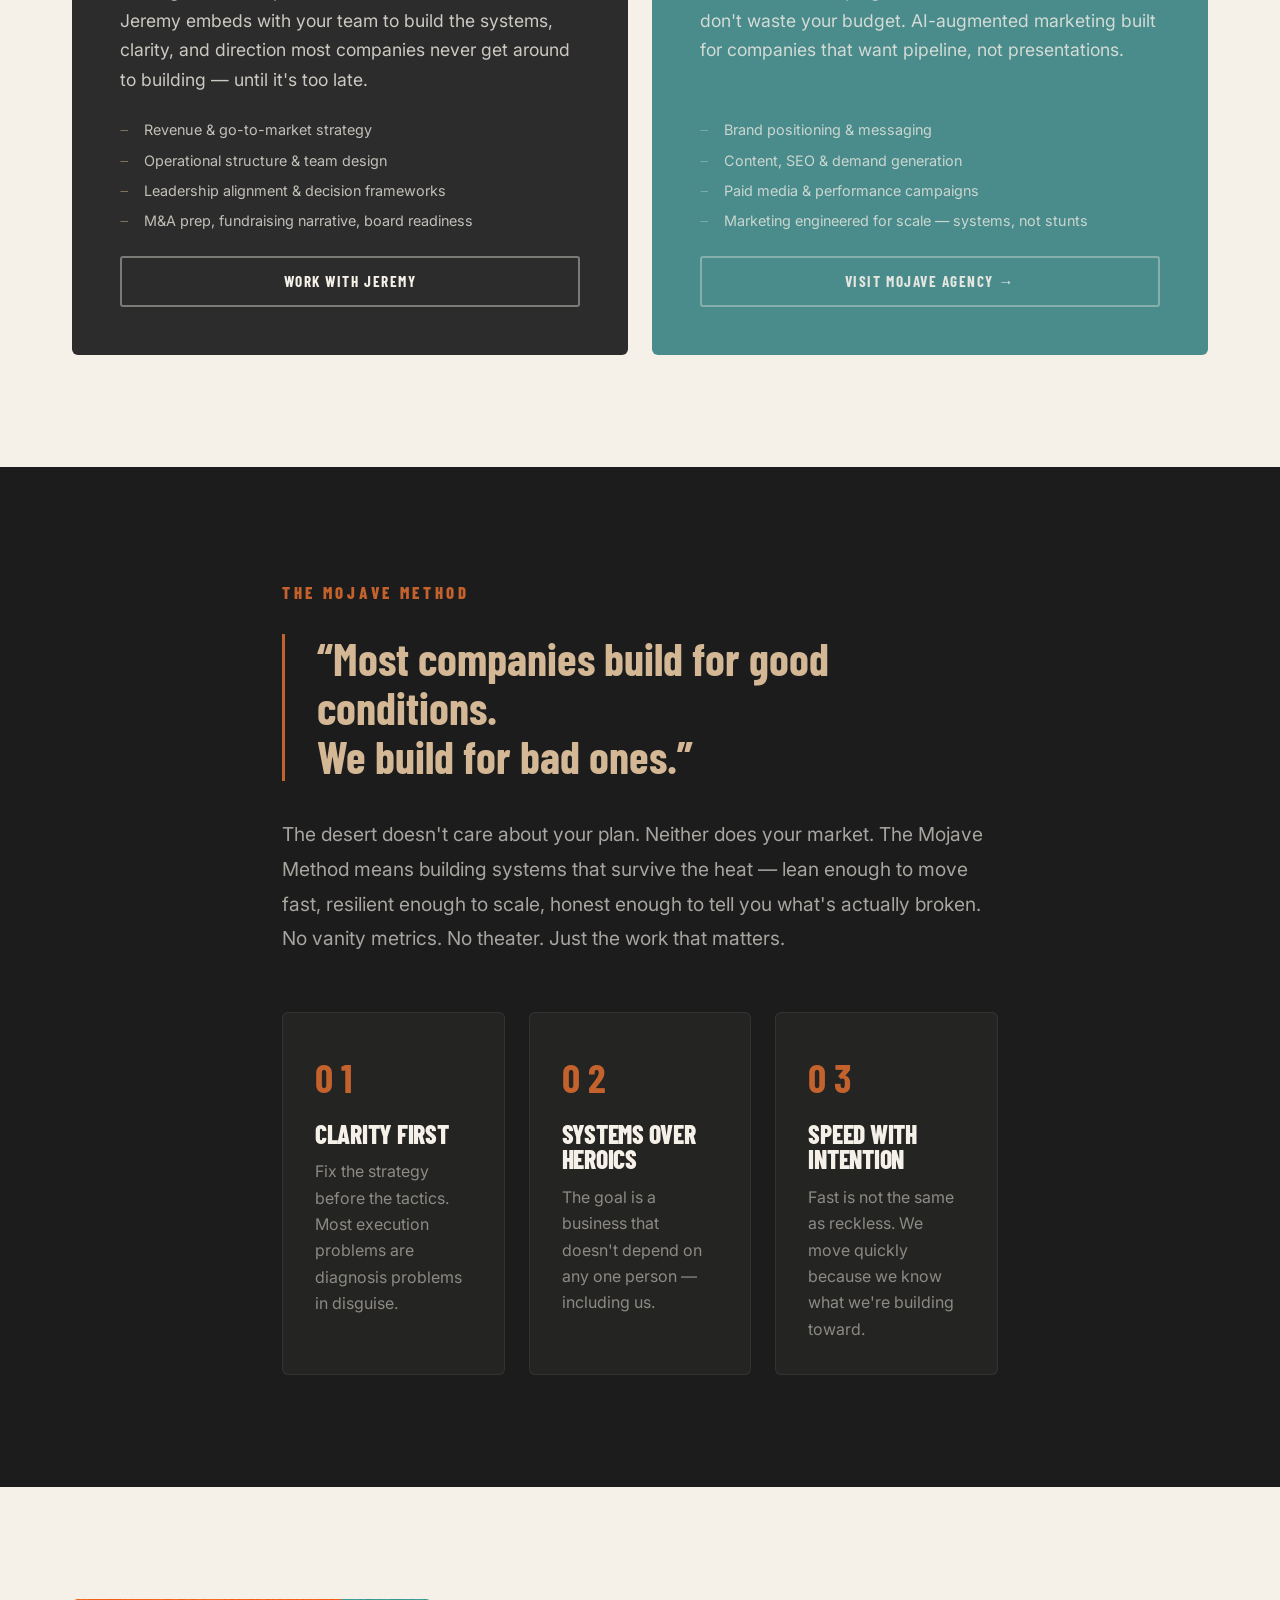
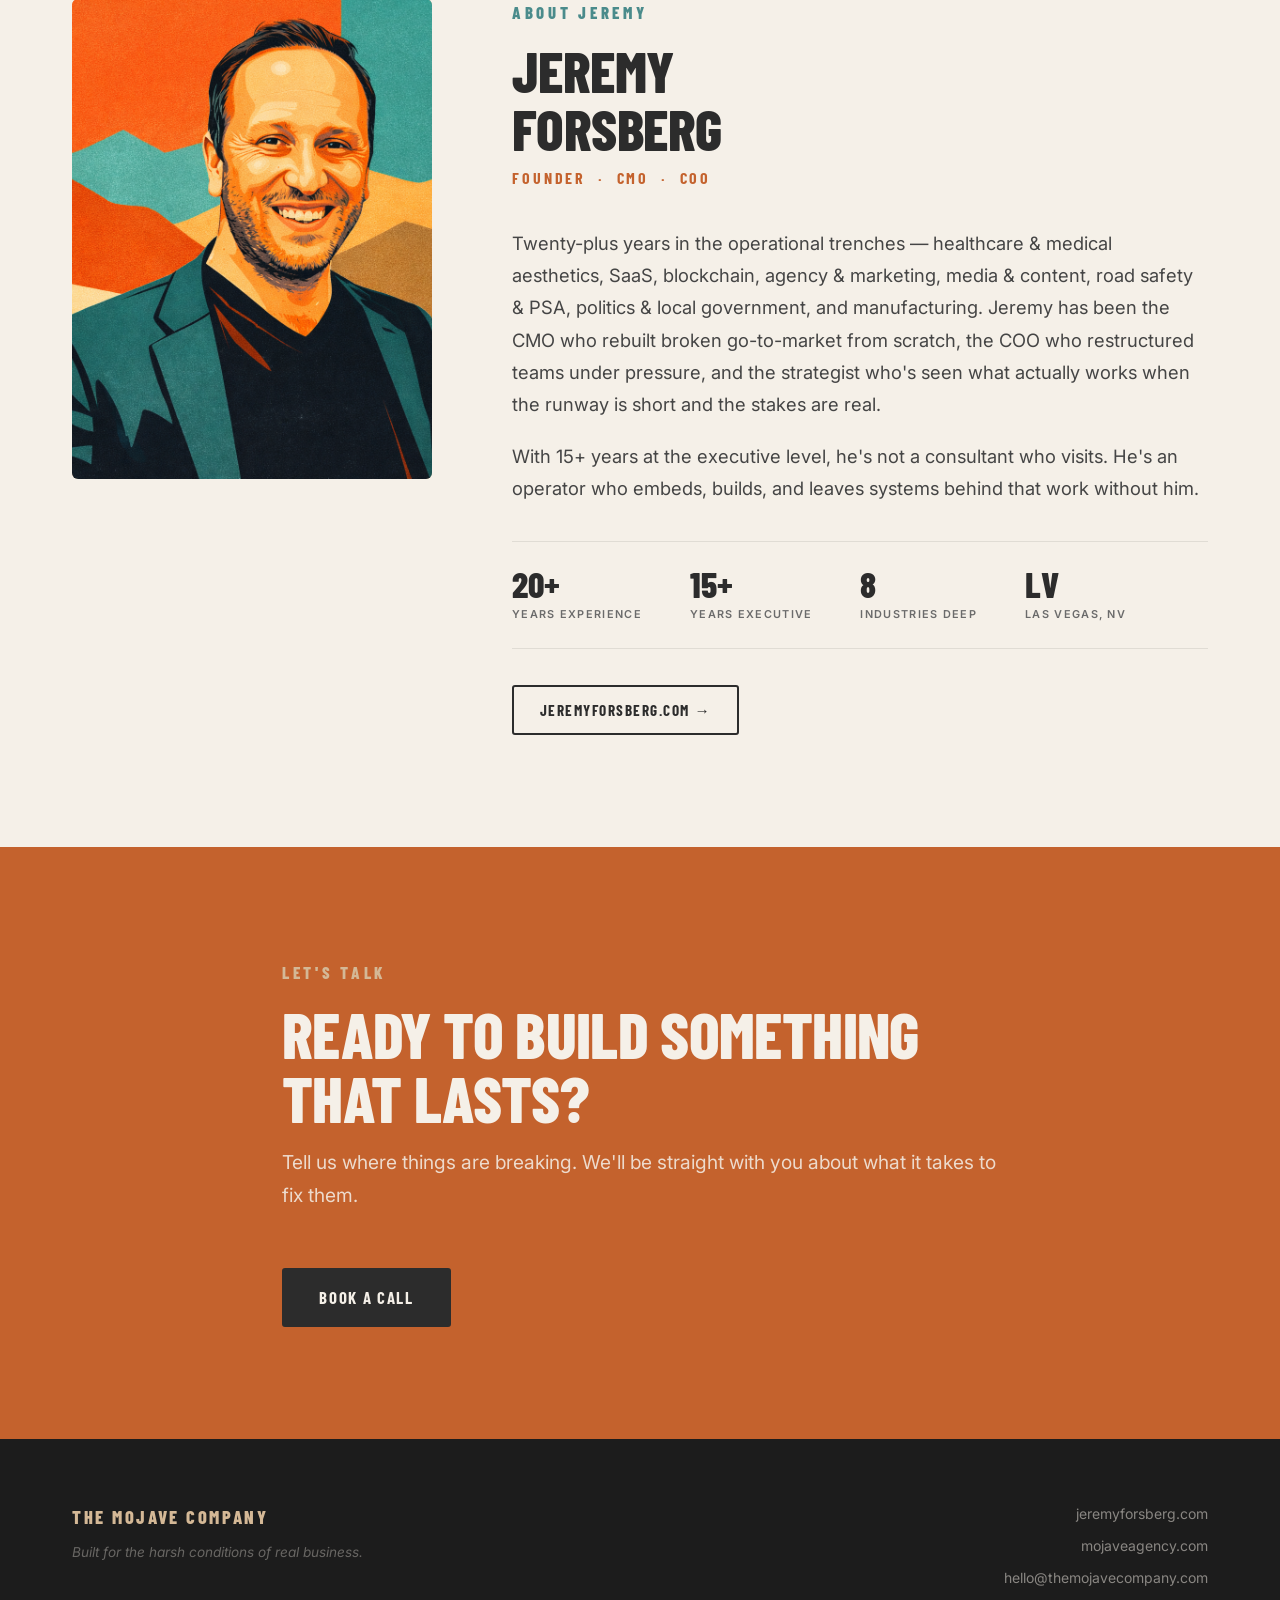
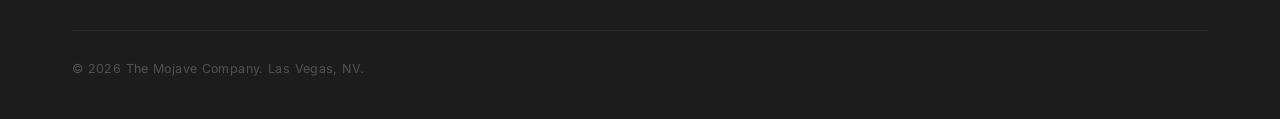
==== commit 5768974e: "Replace 'AI-powered' with 'Marketing Engineered for Scale'; enlarge hero eyebrow - All 6 instances r" ====
--- a/index.html
+++ b/index.html
@@ -3,8 +3,8 @@
 <head>
   <meta charset="UTF-8">
   <meta name="viewport" content="width=device-width, initial-scale=1.0">
-  <title>The Mojave Company — Fractional CMO/COO &amp; AI-Powered Marketing</title>
-  <meta name="description" content="Fractional executive leadership and AI-powered marketing under one roof. Built for the harsh conditions of real business. Las Vegas, NV.">
+  <title>The Mojave Company — Fractional CMO/COO &amp; Marketing Engineered for Scale</title>
+  <meta name="description" content="Fractional executive leadership and marketing engineered for scale under one roof. Built for the harsh conditions of real business. Las Vegas, NV.">
   <meta property="og:title" content="The Mojave Company">
   <meta property="og:description" content="Built for the harsh conditions of real business.">
   <meta property="og:url" content="https://themojavecompany.com">
@@ -35,14 +35,14 @@
   <section class="hero" id="hero">
     <div class="hero__bg"></div>
     <div class="hero__inner">
-      <p class="hero__eyebrow">Fractional Executive &nbsp;·&nbsp; AI-Powered Marketing</p>
+      <p class="hero__eyebrow">Fractional Executive &nbsp;·&nbsp; Marketing Engineered for Scale</p>
       <h1 class="hero__headline">
         Built for the<br>
         Harsh Conditions<br>
         of <em>Real Business.</em>
       </h1>
       <p class="hero__subhead">
-        A fractional CMO/COO and an AI-powered agency under one roof —
+        A fractional CMO/COO and an marketing engineered for scale under one roof —
         so strategy and execution move together, because they have to.
       </p>
       <div class="hero__actions">
@@ -89,7 +89,7 @@
         <div class="service-card service-card--agency">
           <div class="service-card__track">Track 02</div>
           <h3 class="service-card__title">Mojave<br>Agency</h3>
-          <div class="service-card__meta">AI-Powered Marketing</div>
+          <div class="service-card__meta">Marketing Engineered for Scale</div>
           <p class="service-card__desc">
             Creative and campaigns that move fast, think hard, and don't waste your budget.
             AI-augmented marketing built for companies that want pipeline, not presentations.
@@ -98,7 +98,7 @@
             <li>Brand positioning &amp; messaging</li>
             <li>Content, SEO &amp; demand generation</li>
             <li>Paid media &amp; performance campaigns</li>
-            <li>AI-powered workflows that scale</li>
+            <li>Marketing engineered for scale — systems, not stunts</li>
           </ul>
           <a href="https://mojaveagency.com" class="btn btn--outline-dark" target="_blank" rel="noopener">Visit Mojave Agency &rarr;</a>
         </div>
--- a/style.css
+++ b/style.css
@@ -269,8 +269,8 @@
 
 .hero__eyebrow {
   font-family: var(--font-heading);
-  font-size: 0.8rem;
-  font-weight: 700;
+  font-size: 1.25rem;
+  font-weight: 800;
   letter-spacing: 0.22em;
   text-transform: uppercase;
   color: var(--teal);
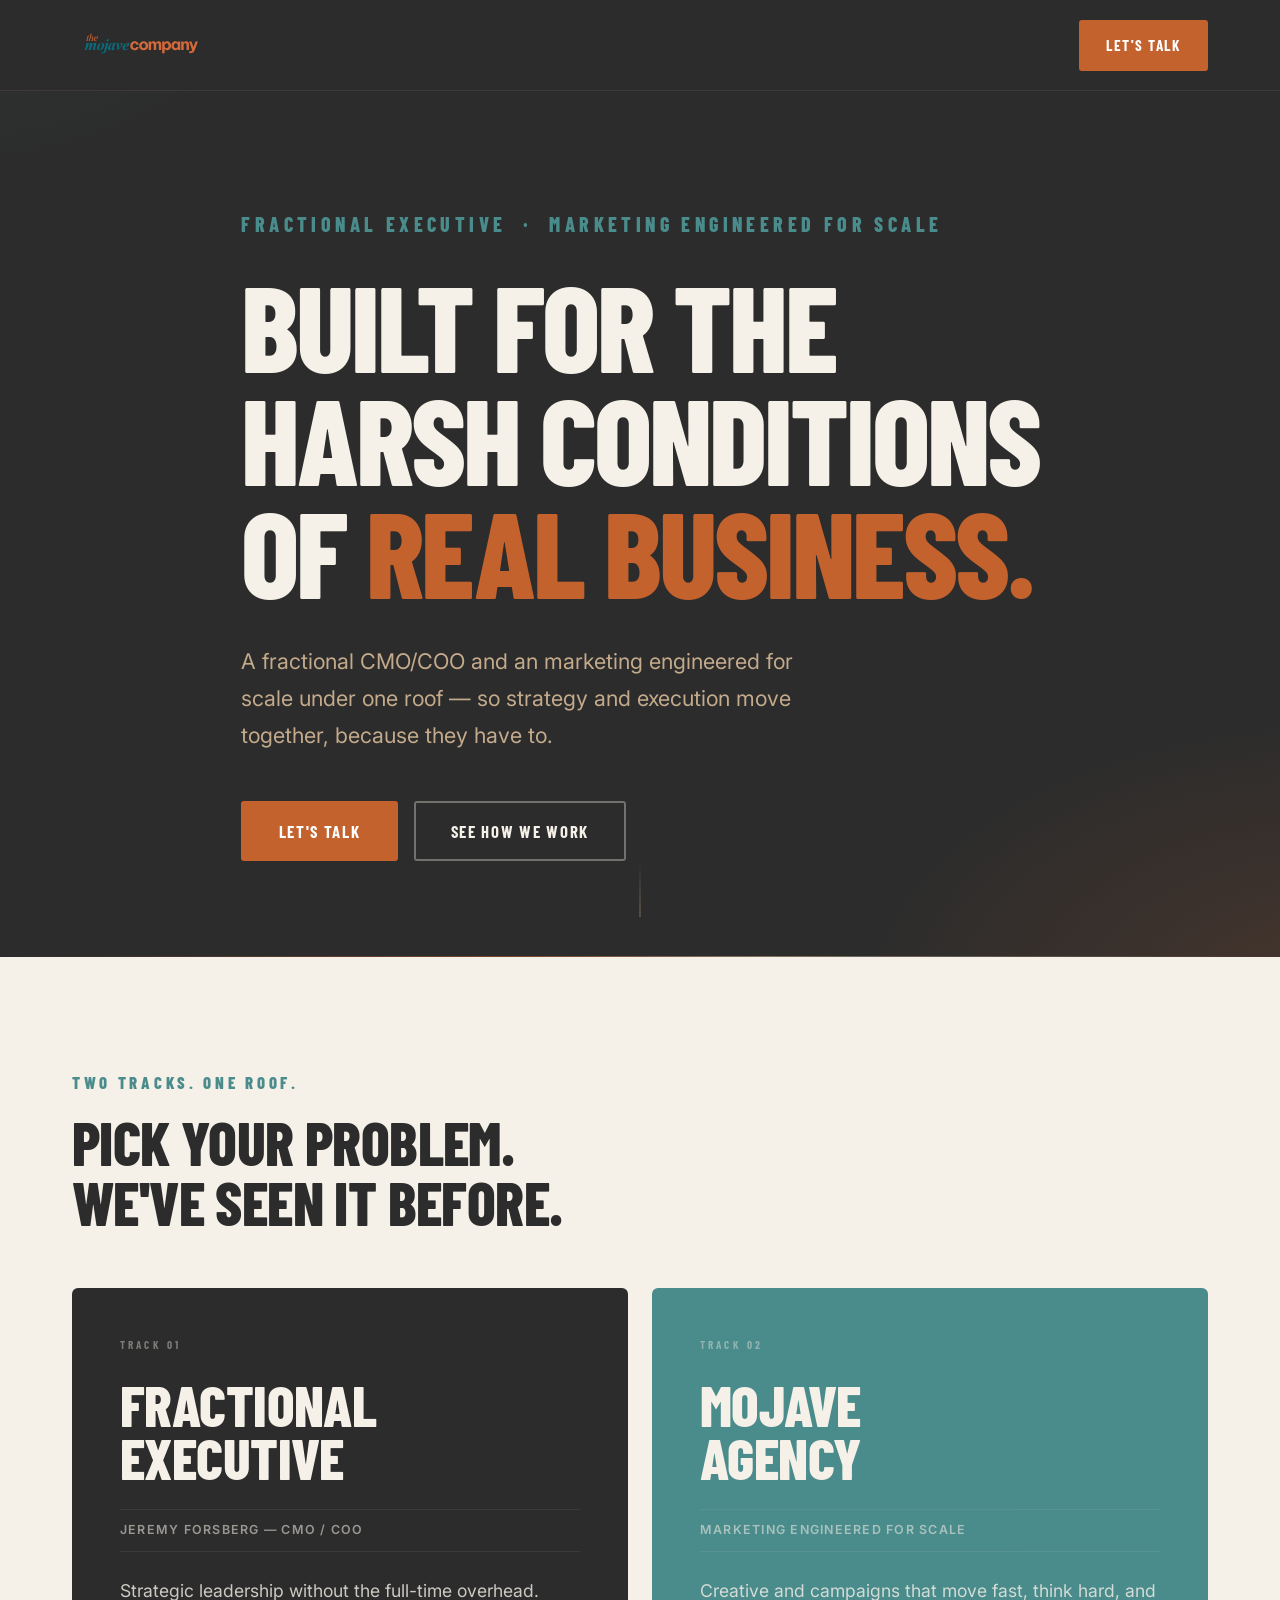
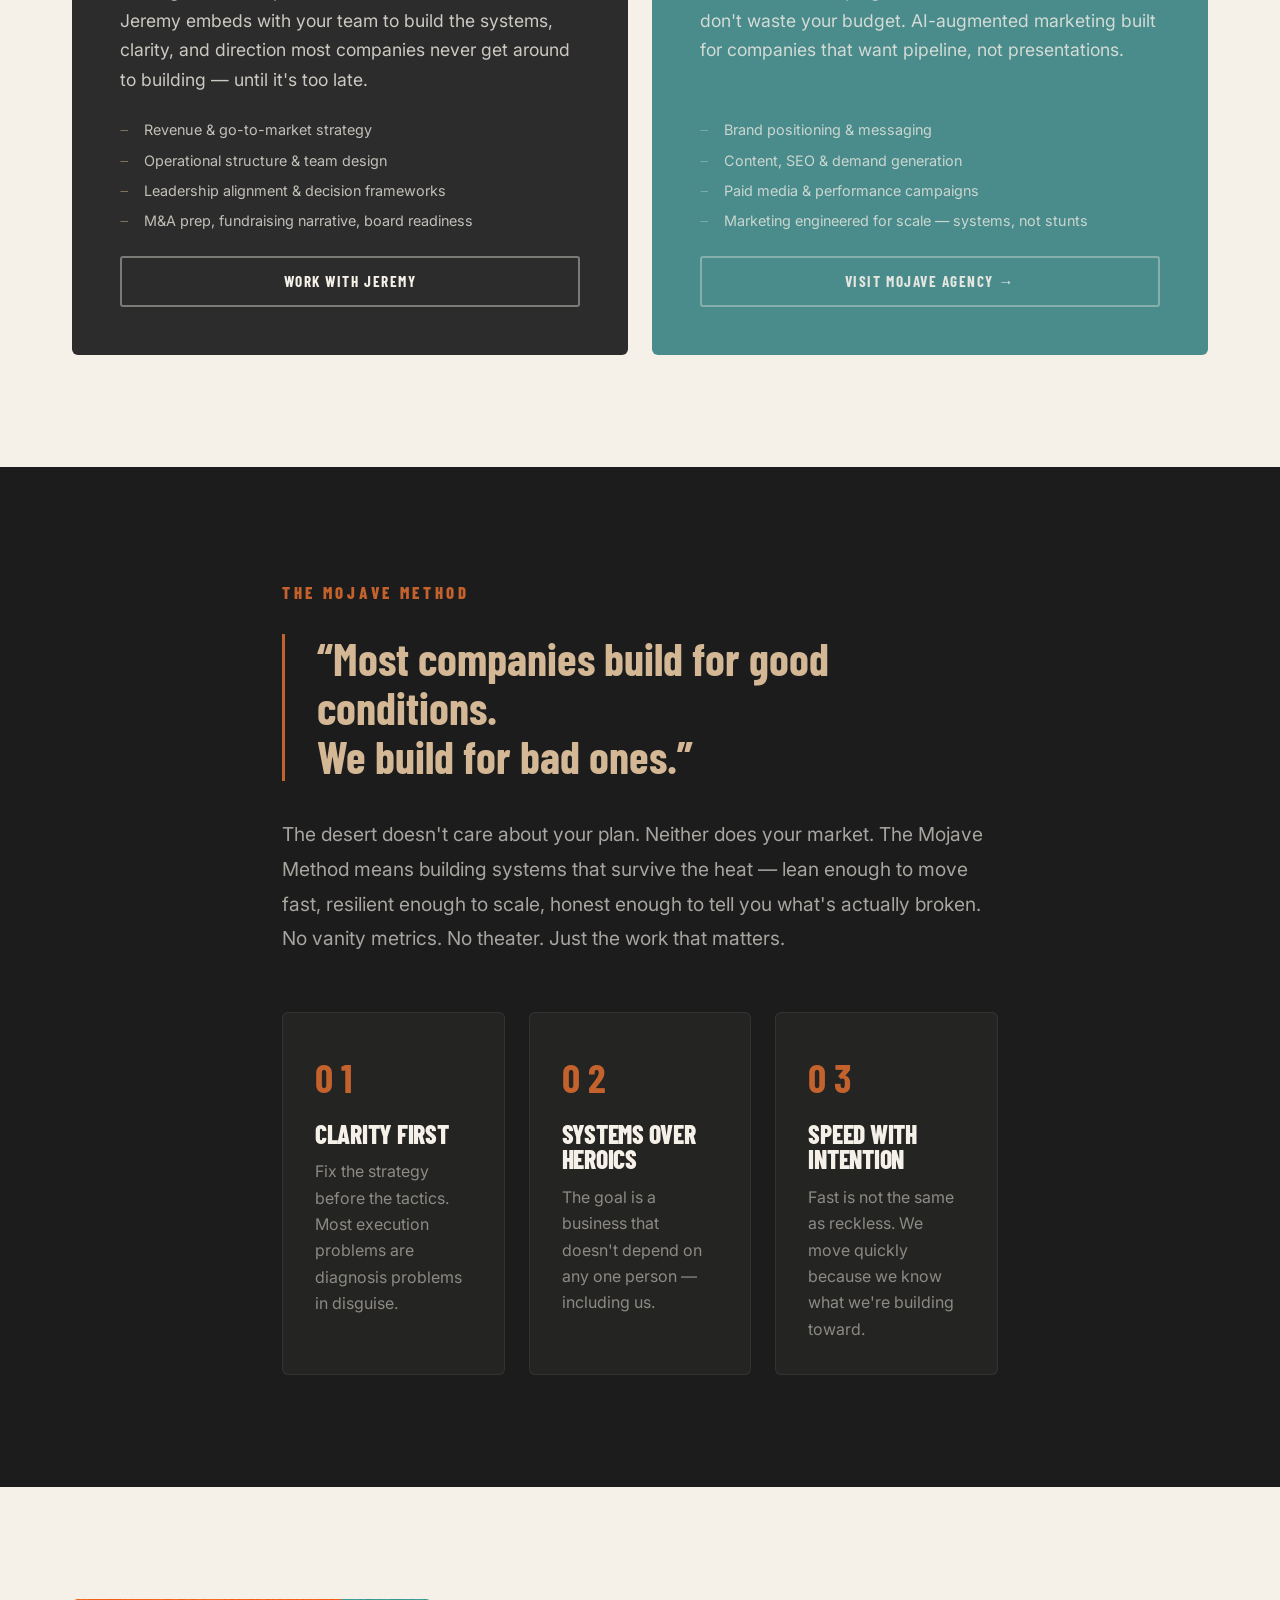
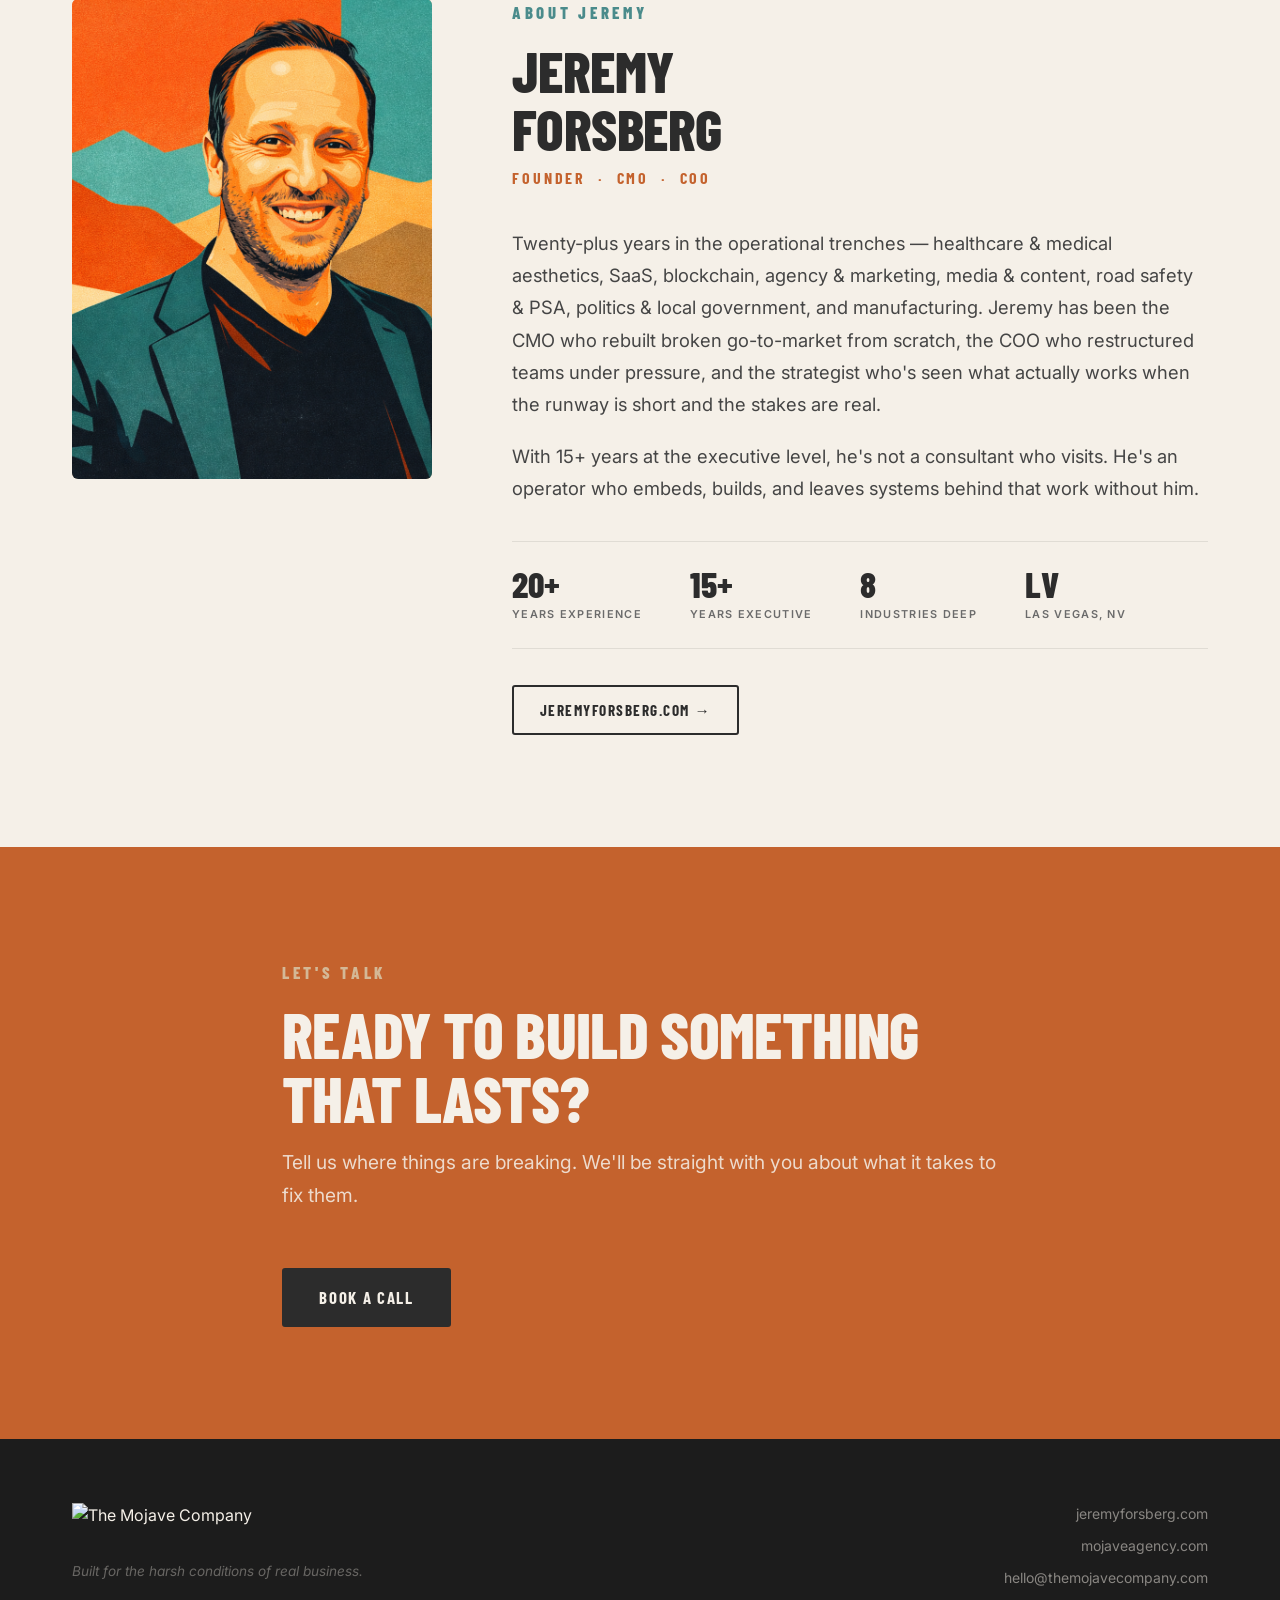
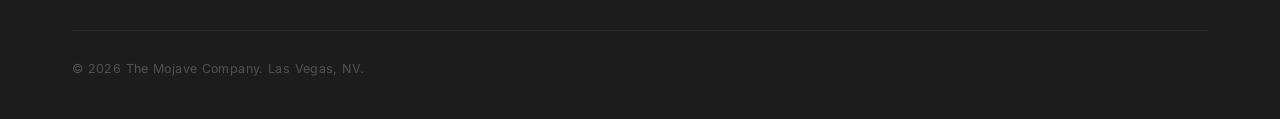
==== commit e2014a78: "Enlarge nav logo; add color logo to footer - Nav logo: 36px → 52px (38px mobile) - Footer: replace t" ====
--- a/index.html
+++ b/index.html
@@ -219,7 +219,7 @@
     <div class="container">
       <div class="footer__inner">
         <div class="footer__brand">
-          <span class="footer__logo">THE MOJAVE COMPANY</span>
+          <img src="assets/mojavecompany-logo.png" alt="The Mojave Company" class="footer__logo-img">
           <span class="footer__tagline">Built for the harsh conditions of real business.</span>
         </div>
         <nav class="footer__links" aria-label="Footer navigation">
--- a/style.css
+++ b/style.css
@@ -213,13 +213,13 @@
 }
 
 .nav__logo-img {
-  height: 36px;
+  height: 52px;
   width: auto;
   display: block;
 }
 
 @media (max-width: 640px) {
-  .nav__logo-img { height: 28px; }
+  .nav__logo-img { height: 38px; }
 }
 
 
@@ -625,13 +625,10 @@
   gap: 0.6rem;
 }
 
-.footer__logo {
-  font-family: var(--font-heading);
-  font-size: 1.15rem;
-  font-weight: 800;
-  letter-spacing: 0.14em;
-  color: var(--sand);
-  text-transform: uppercase;
+.footer__logo-img {
+  height: 48px;
+  width: auto;
+  display: block;
 }
 
 .footer__tagline {
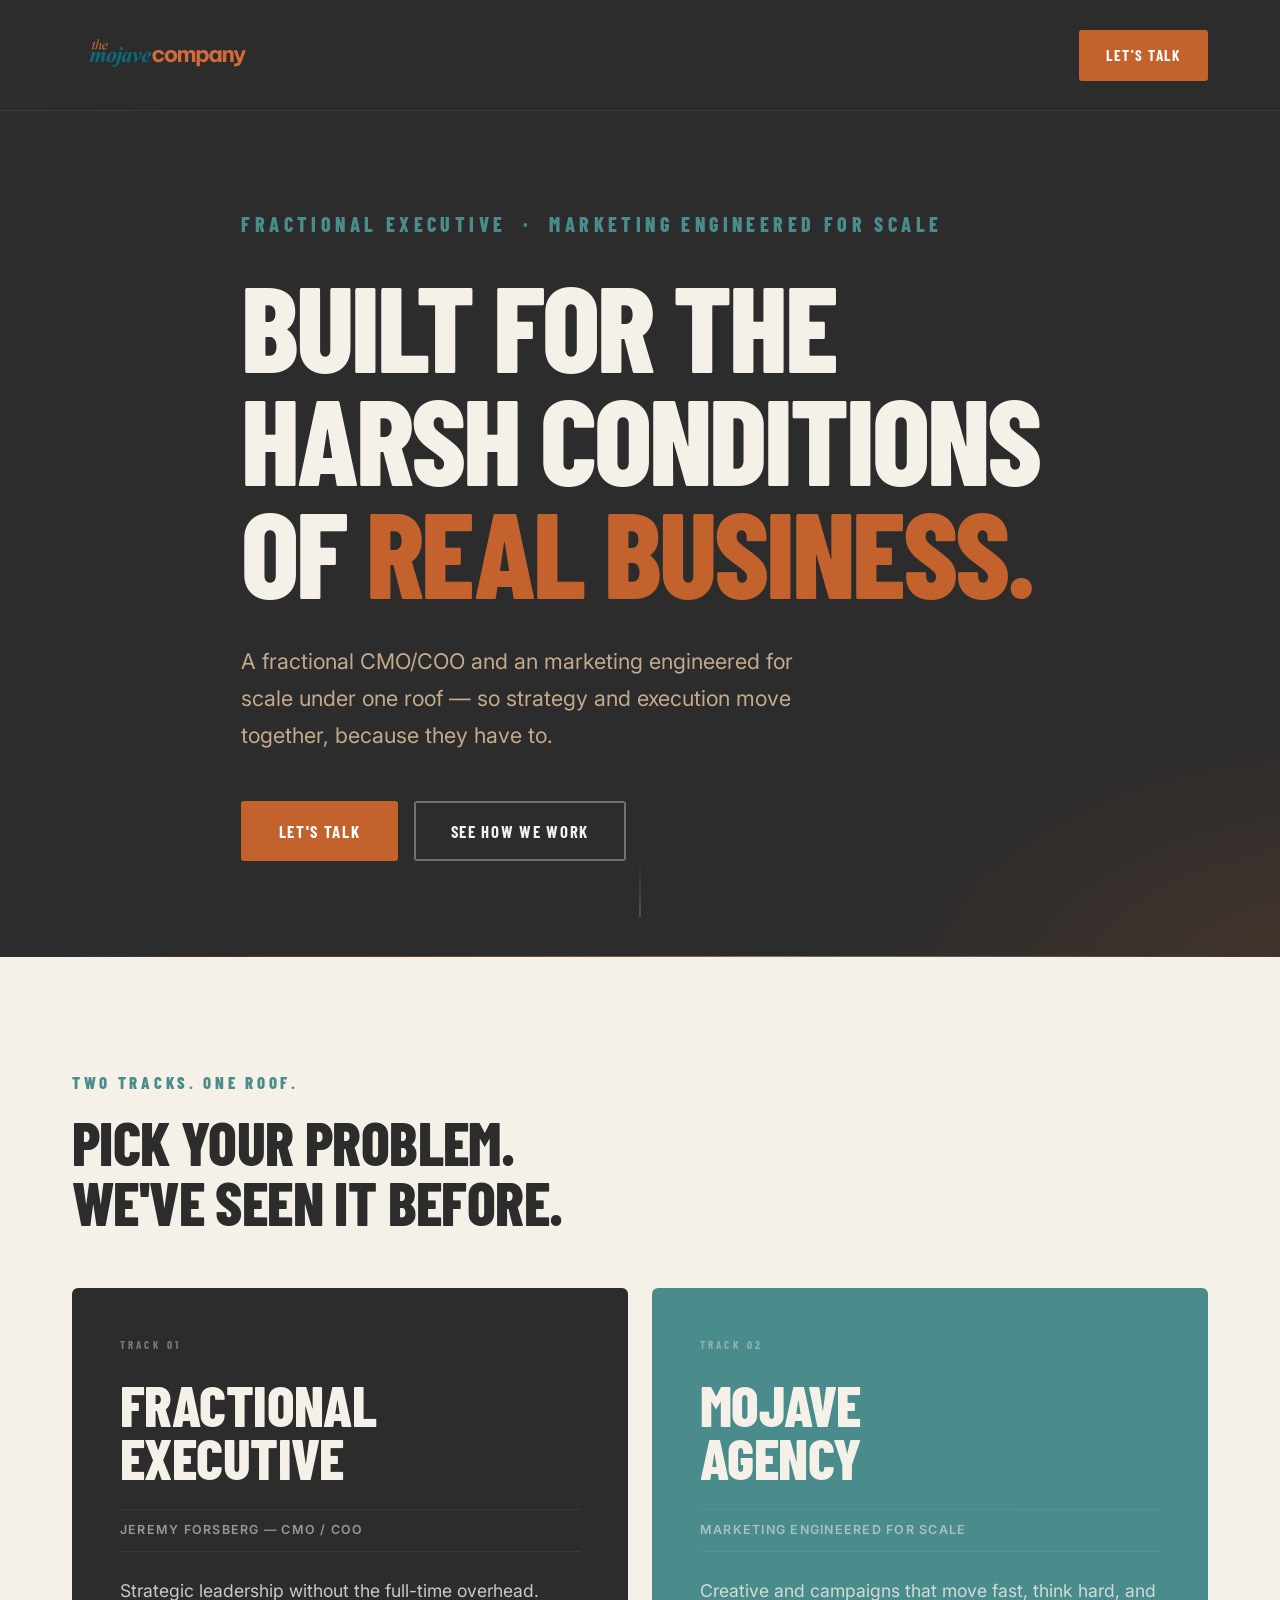
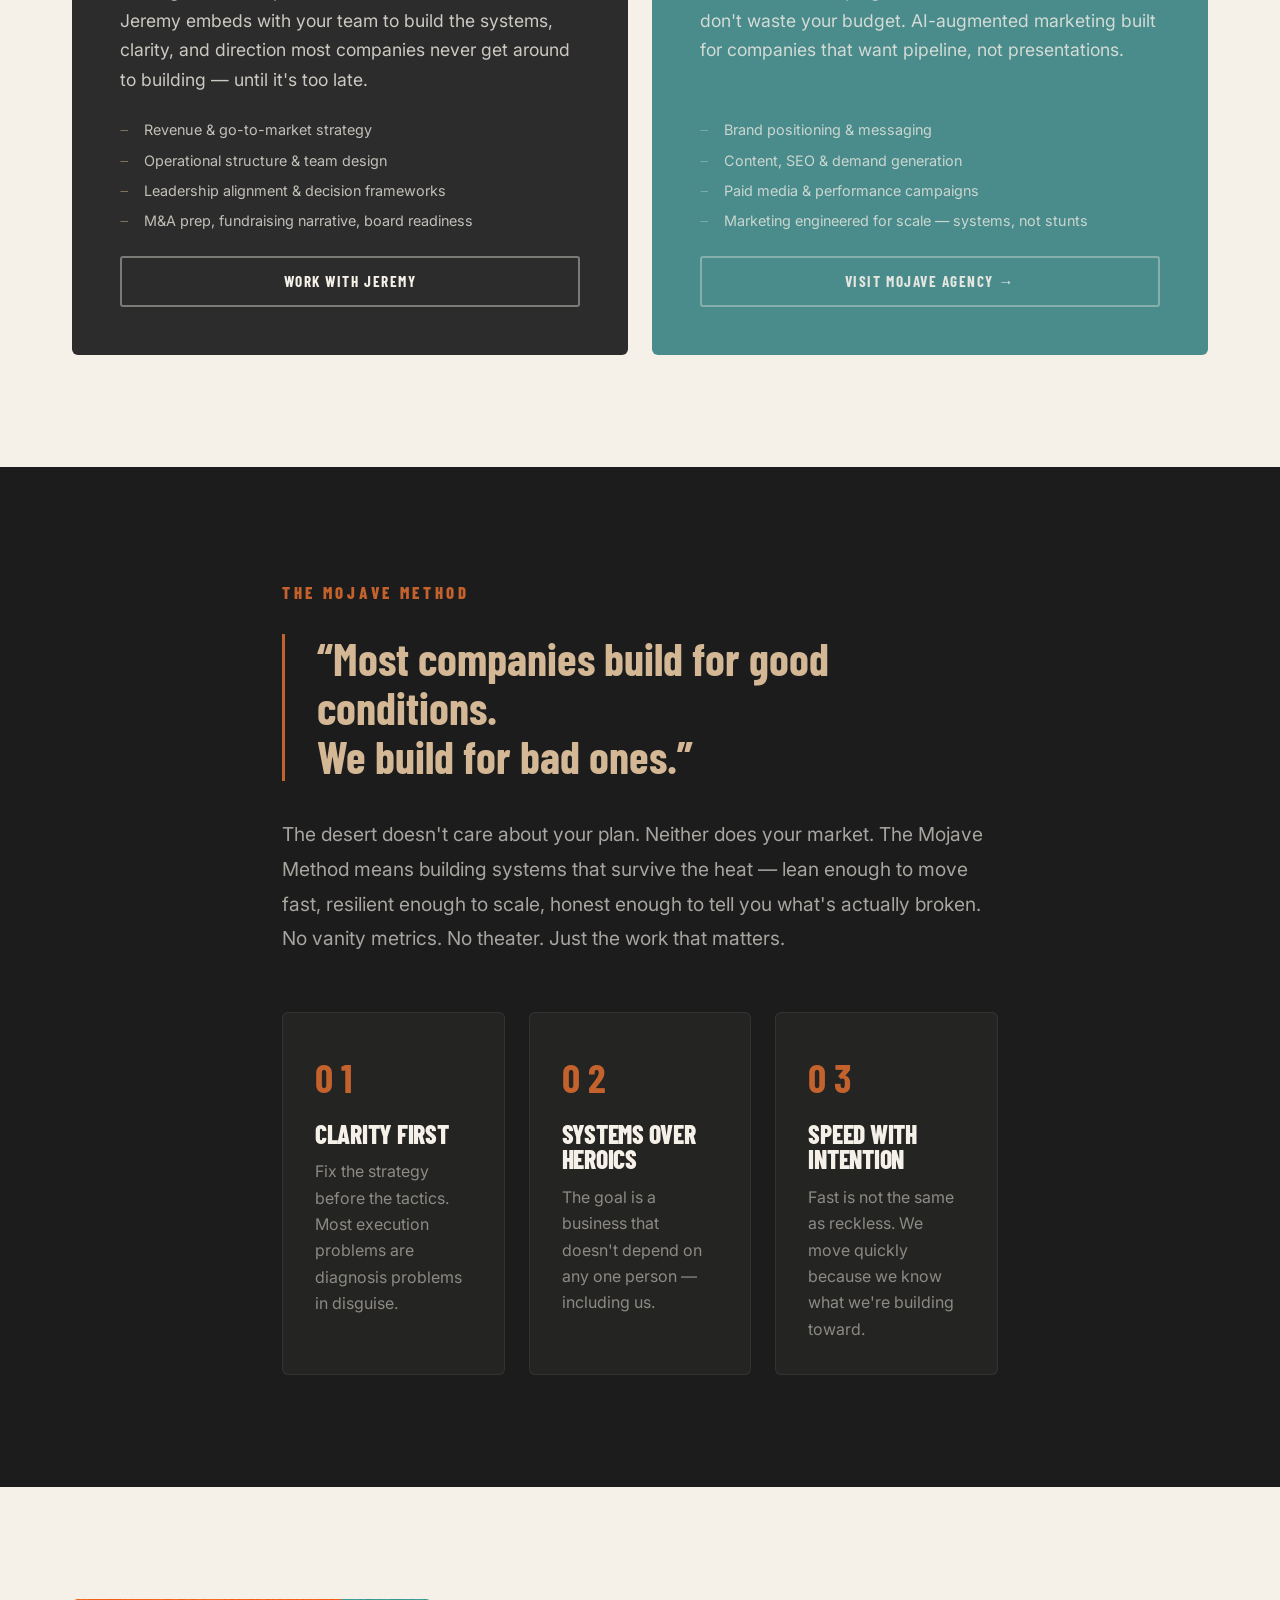
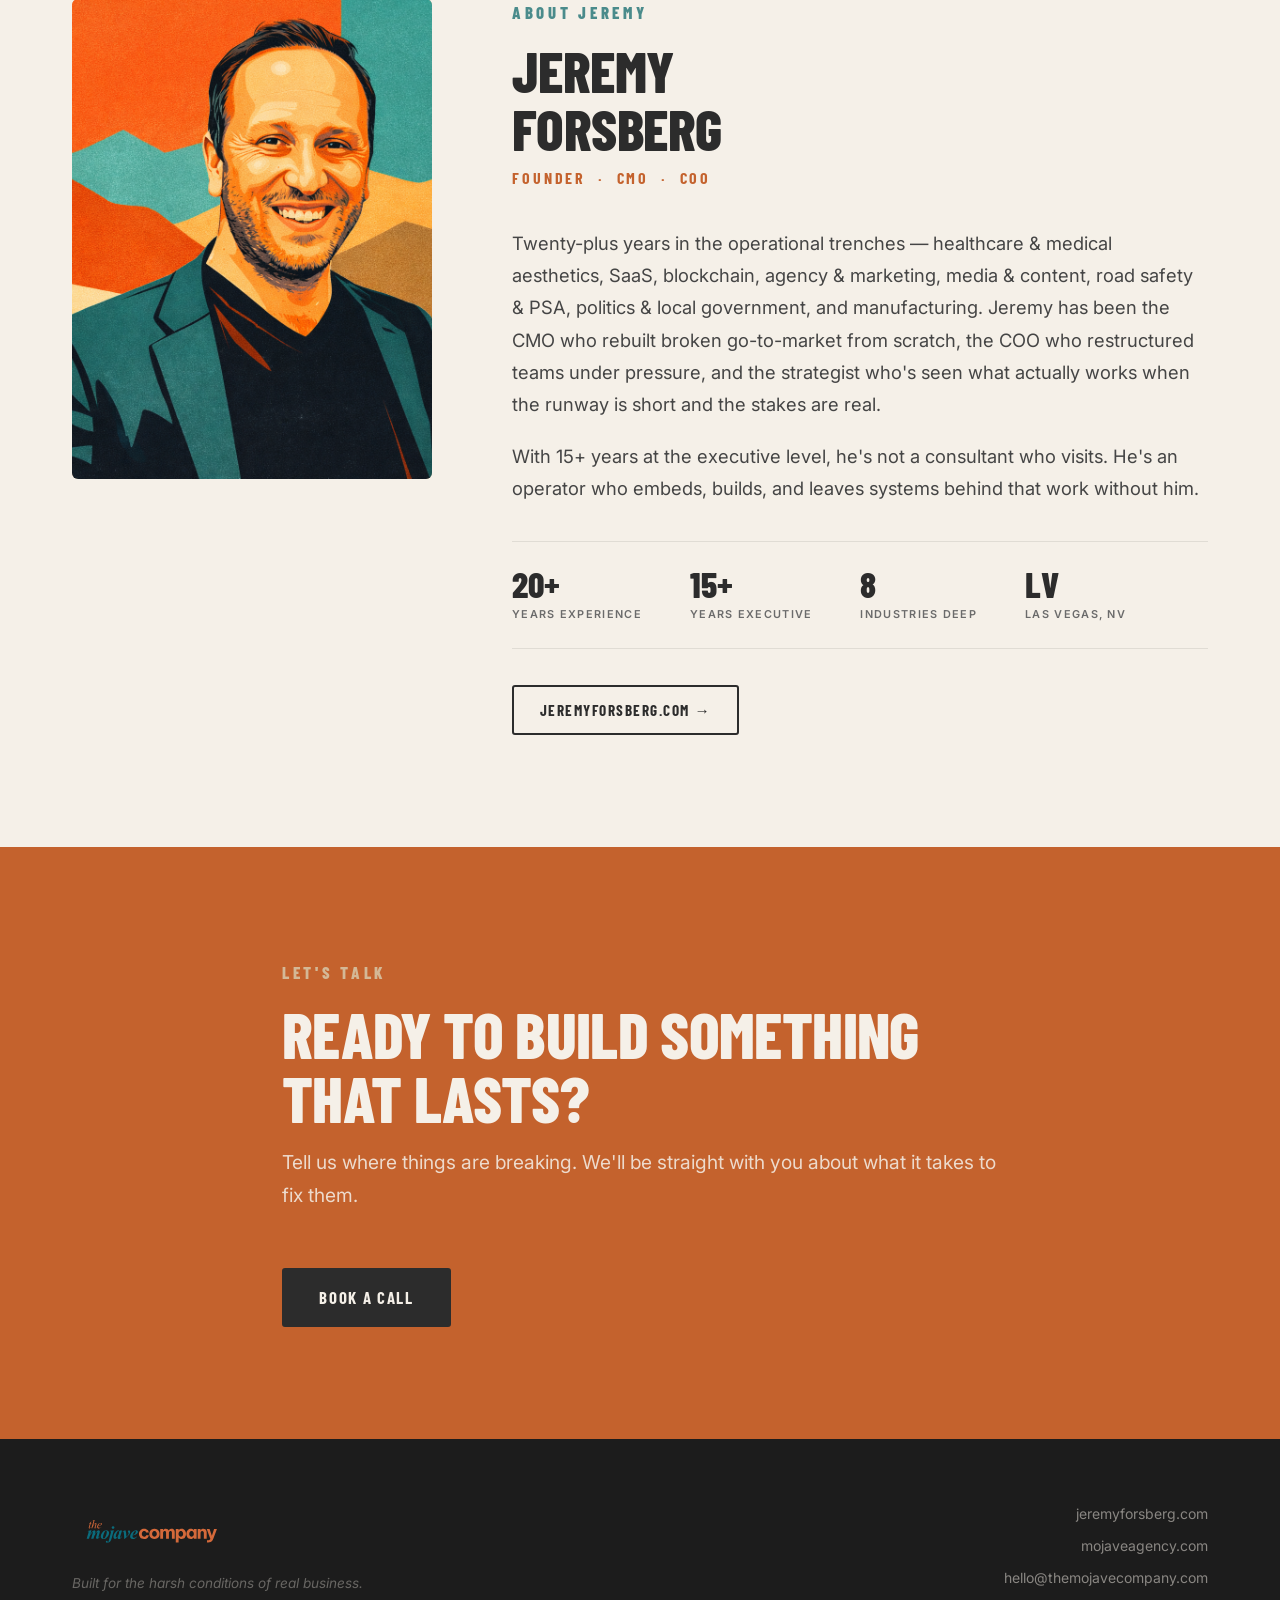
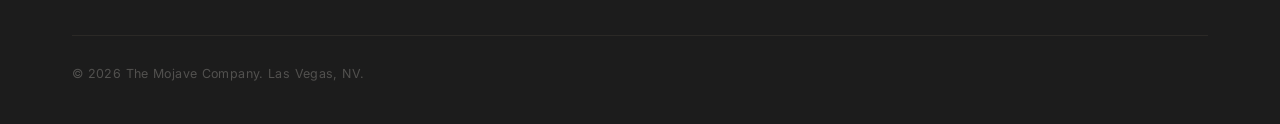
==== commit b38feef3: "Fix footer logo path; resize nav and footer logos - Footer: fix broken path .png → .svg (only SVG ex" ====
--- a/index.html
+++ b/index.html
@@ -219,7 +219,7 @@
     <div class="container">
       <div class="footer__inner">
         <div class="footer__brand">
-          <img src="assets/mojavecompany-logo.png" alt="The Mojave Company" class="footer__logo-img">
+          <img src="assets/mojavecompany-logo.svg" alt="The Mojave Company" class="footer__logo-img">
           <span class="footer__tagline">Built for the harsh conditions of real business.</span>
         </div>
         <nav class="footer__links" aria-label="Footer navigation">
--- a/style.css
+++ b/style.css
@@ -213,13 +213,13 @@
 }
 
 .nav__logo-img {
-  height: 52px;
+  height: 72px;
   width: auto;
   display: block;
 }
 
 @media (max-width: 640px) {
-  .nav__logo-img { height: 38px; }
+  .nav__logo-img { height: 52px; }
 }
 
 
@@ -626,8 +626,8 @@
 }
 
 .footer__logo-img {
-  height: 48px;
-  width: auto;
+  width: 160px;
+  height: auto;
   display: block;
 }
 
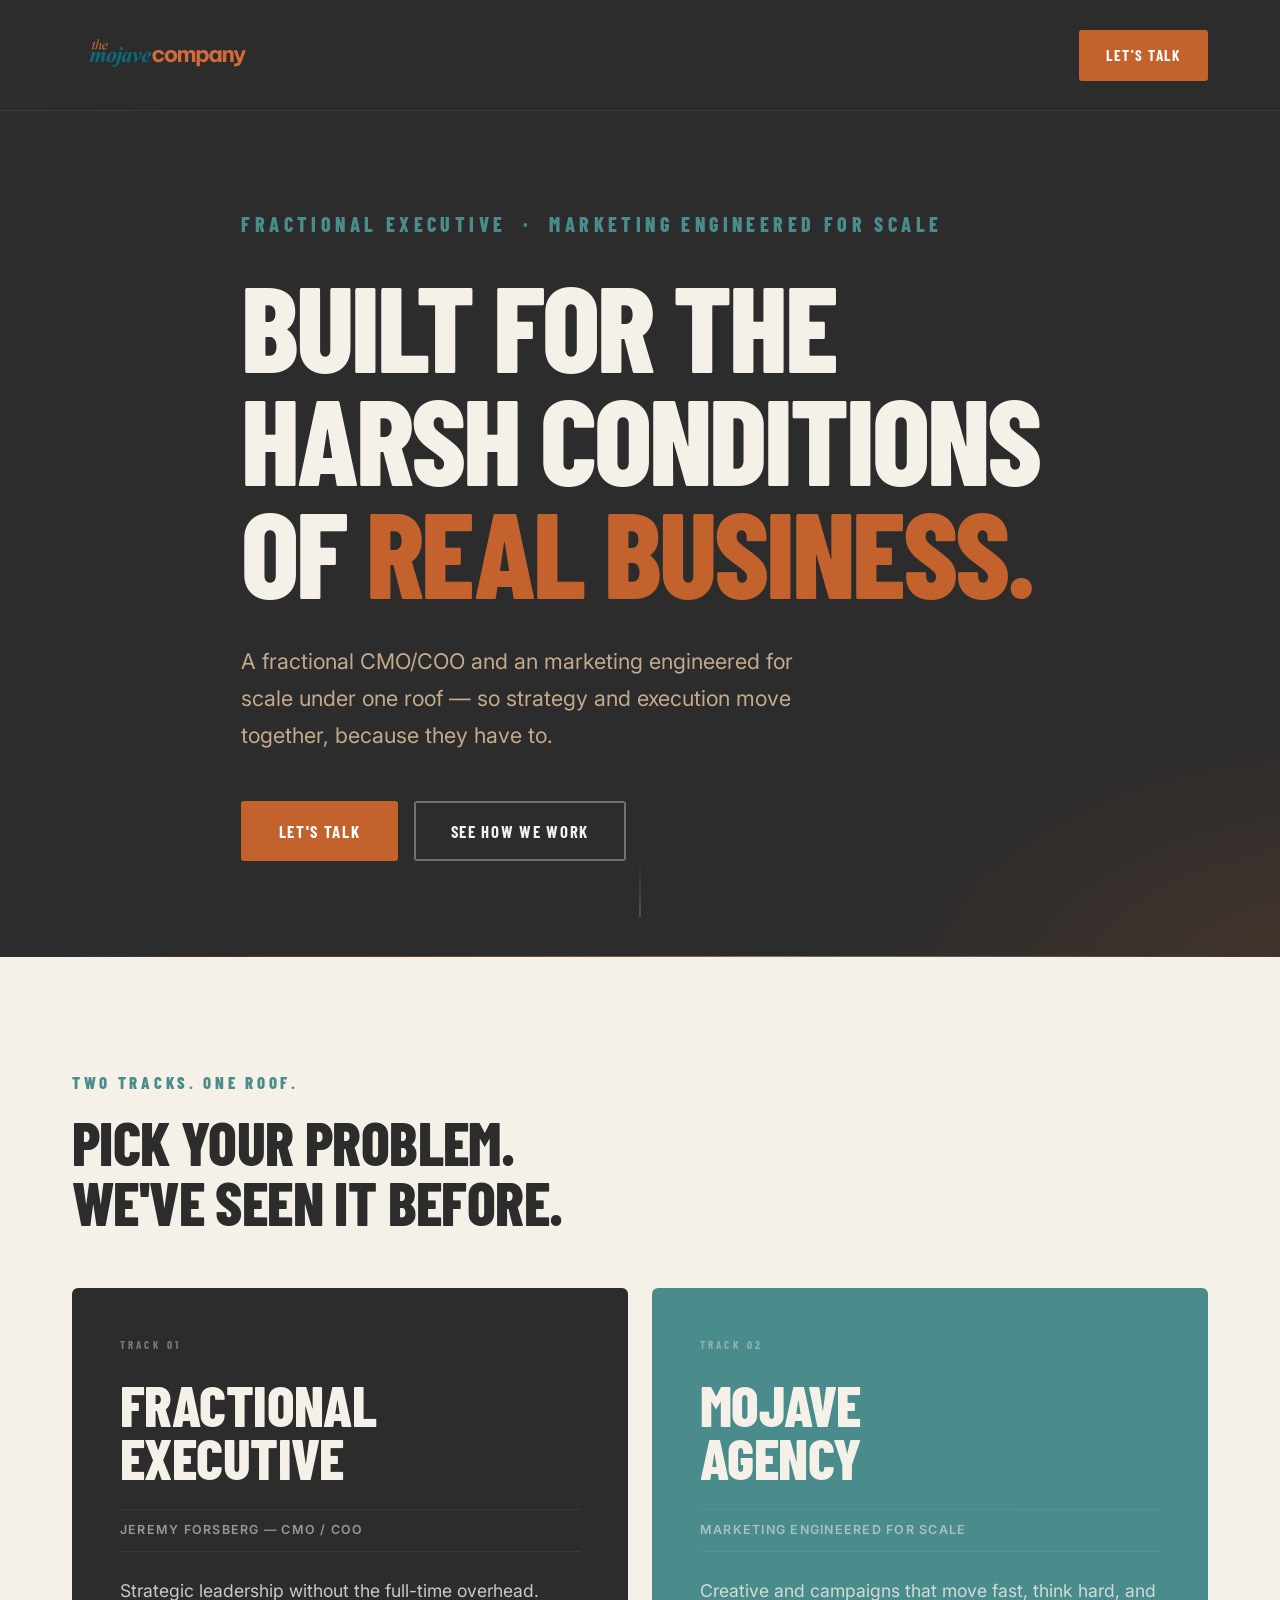
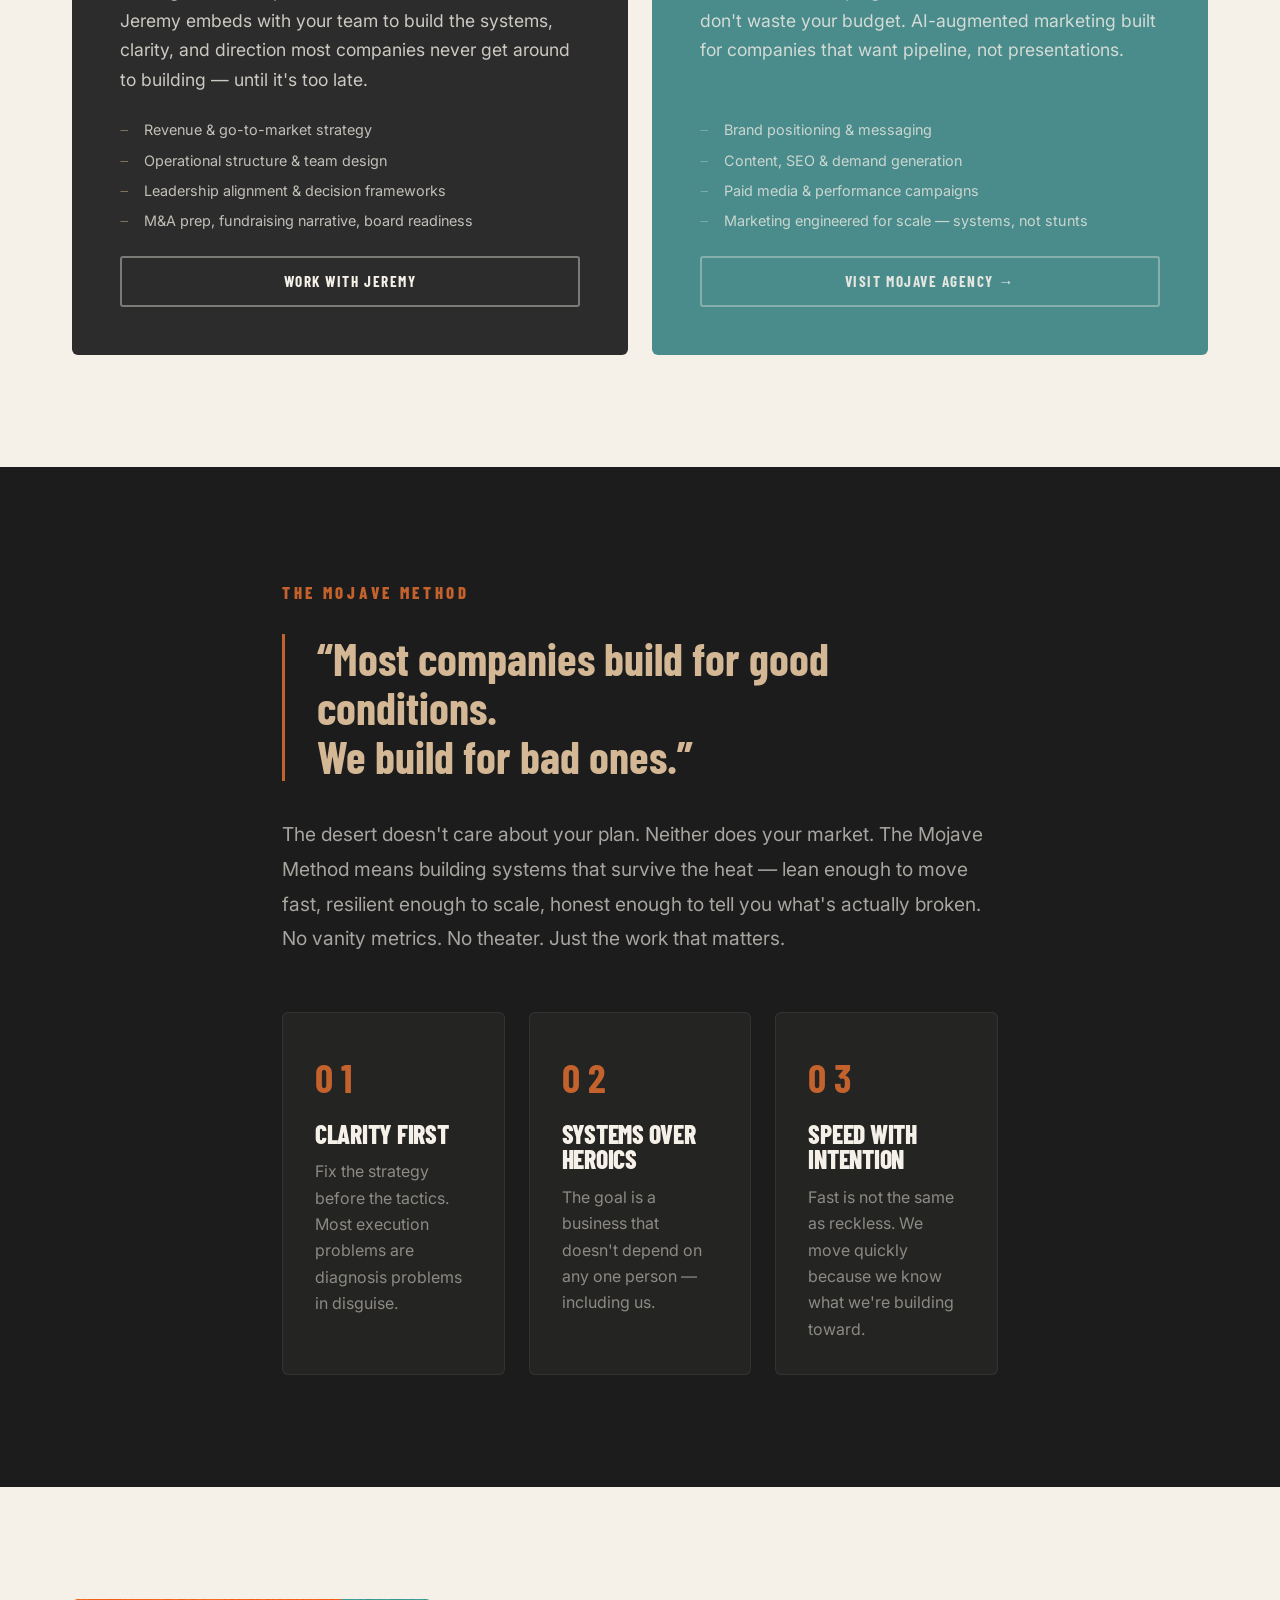
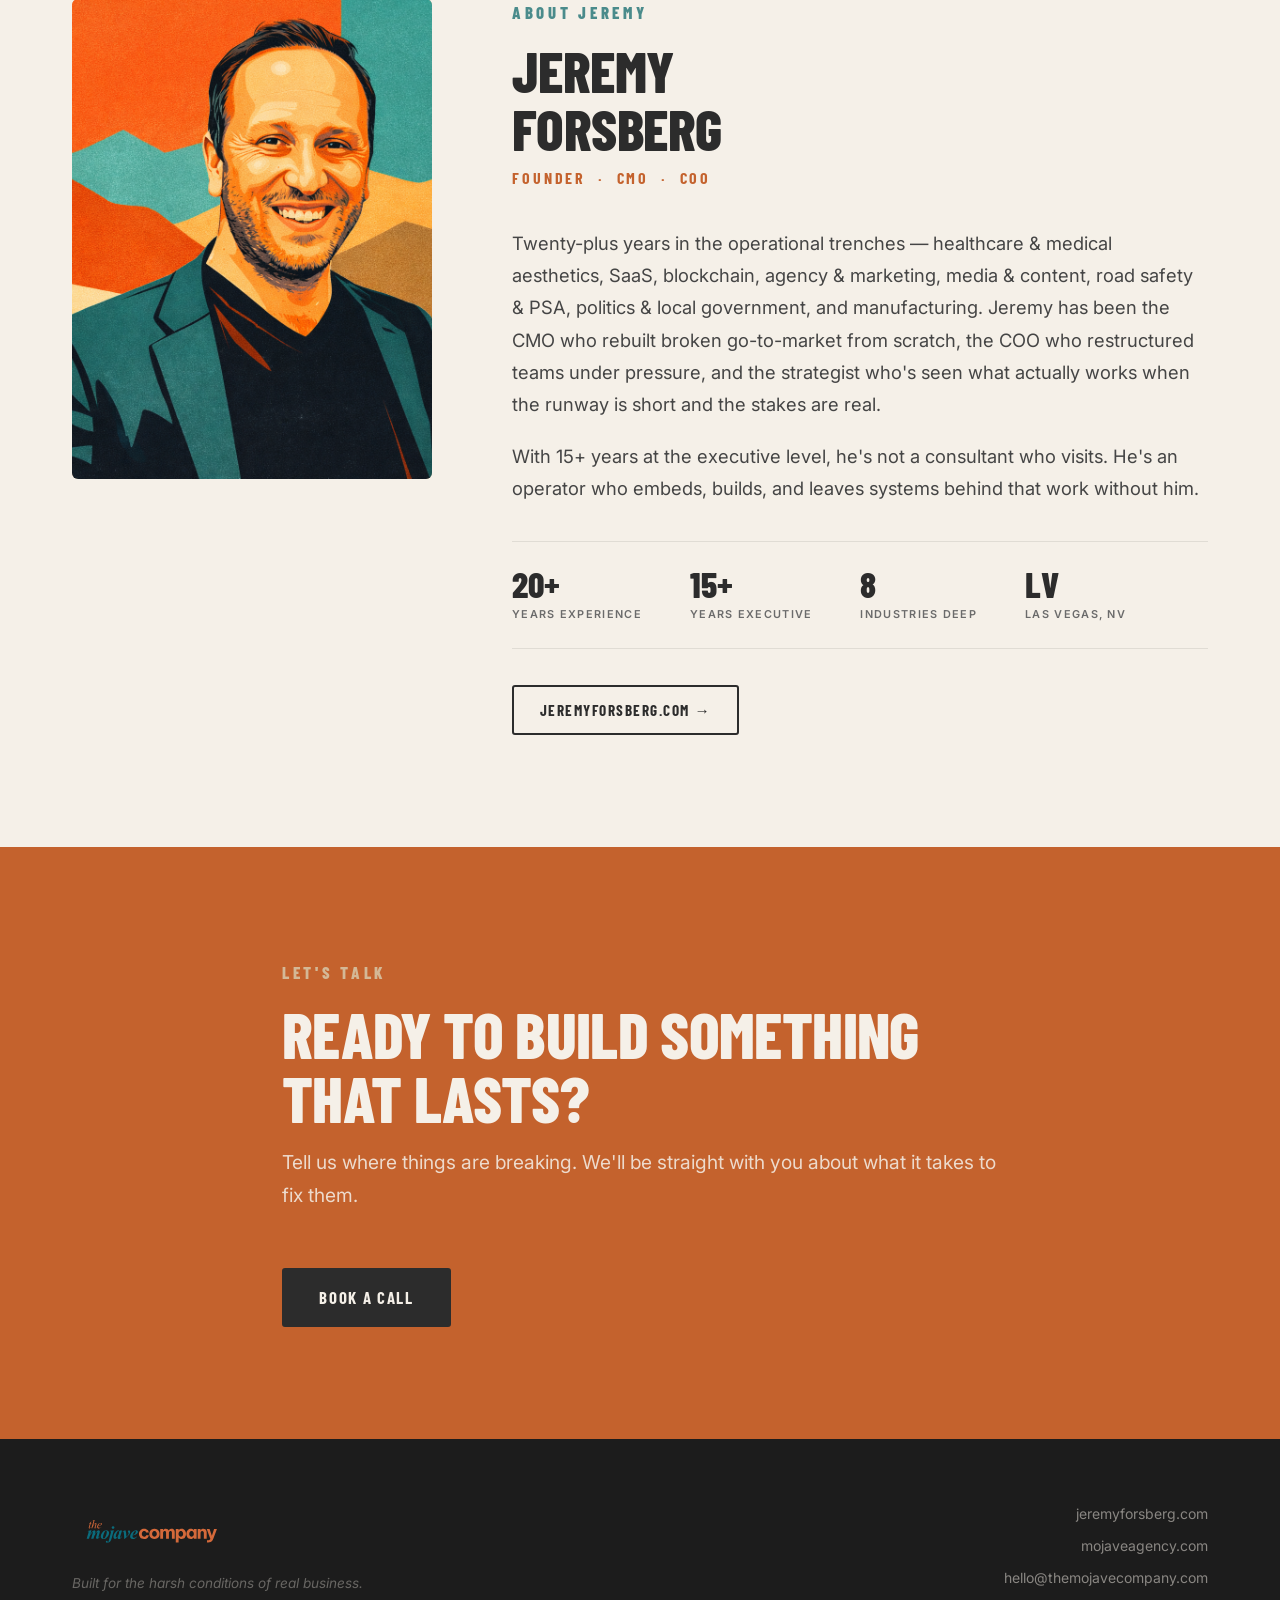
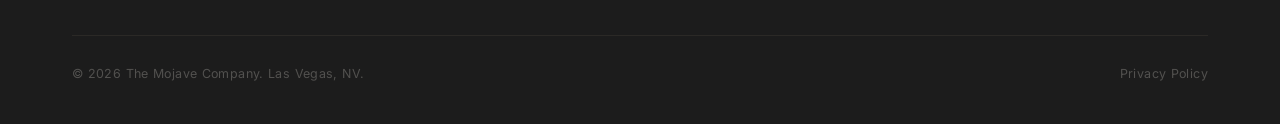
==== commit a732d6ca: "Add privacy policy page; add footer privacy link - New privacy.html with nav/footer matching index.h" ====
--- a/index.html
+++ b/index.html
@@ -230,6 +230,7 @@
       </div>
       <div class="footer__bottom">
         <span>&copy; 2026 The Mojave Company. Las Vegas, NV.</span>
+        <a href="privacy.html">Privacy Policy</a>
       </div>
     </div>
   </footer>
--- a/style.css
+++ b/style.css
@@ -657,6 +657,20 @@
   font-size: 0.78rem;
   color: rgba(245, 240, 232, 0.25);
   letter-spacing: 0.03em;
+  display: flex;
+  justify-content: space-between;
+  align-items: center;
+  gap: 1rem;
+  flex-wrap: wrap;
+}
+
+.footer__bottom a {
+  color: rgba(245, 240, 232, 0.25);
+  transition: color var(--ease);
+}
+
+.footer__bottom a:hover {
+  color: rgba(245, 240, 232, 0.5);
 }
 
 
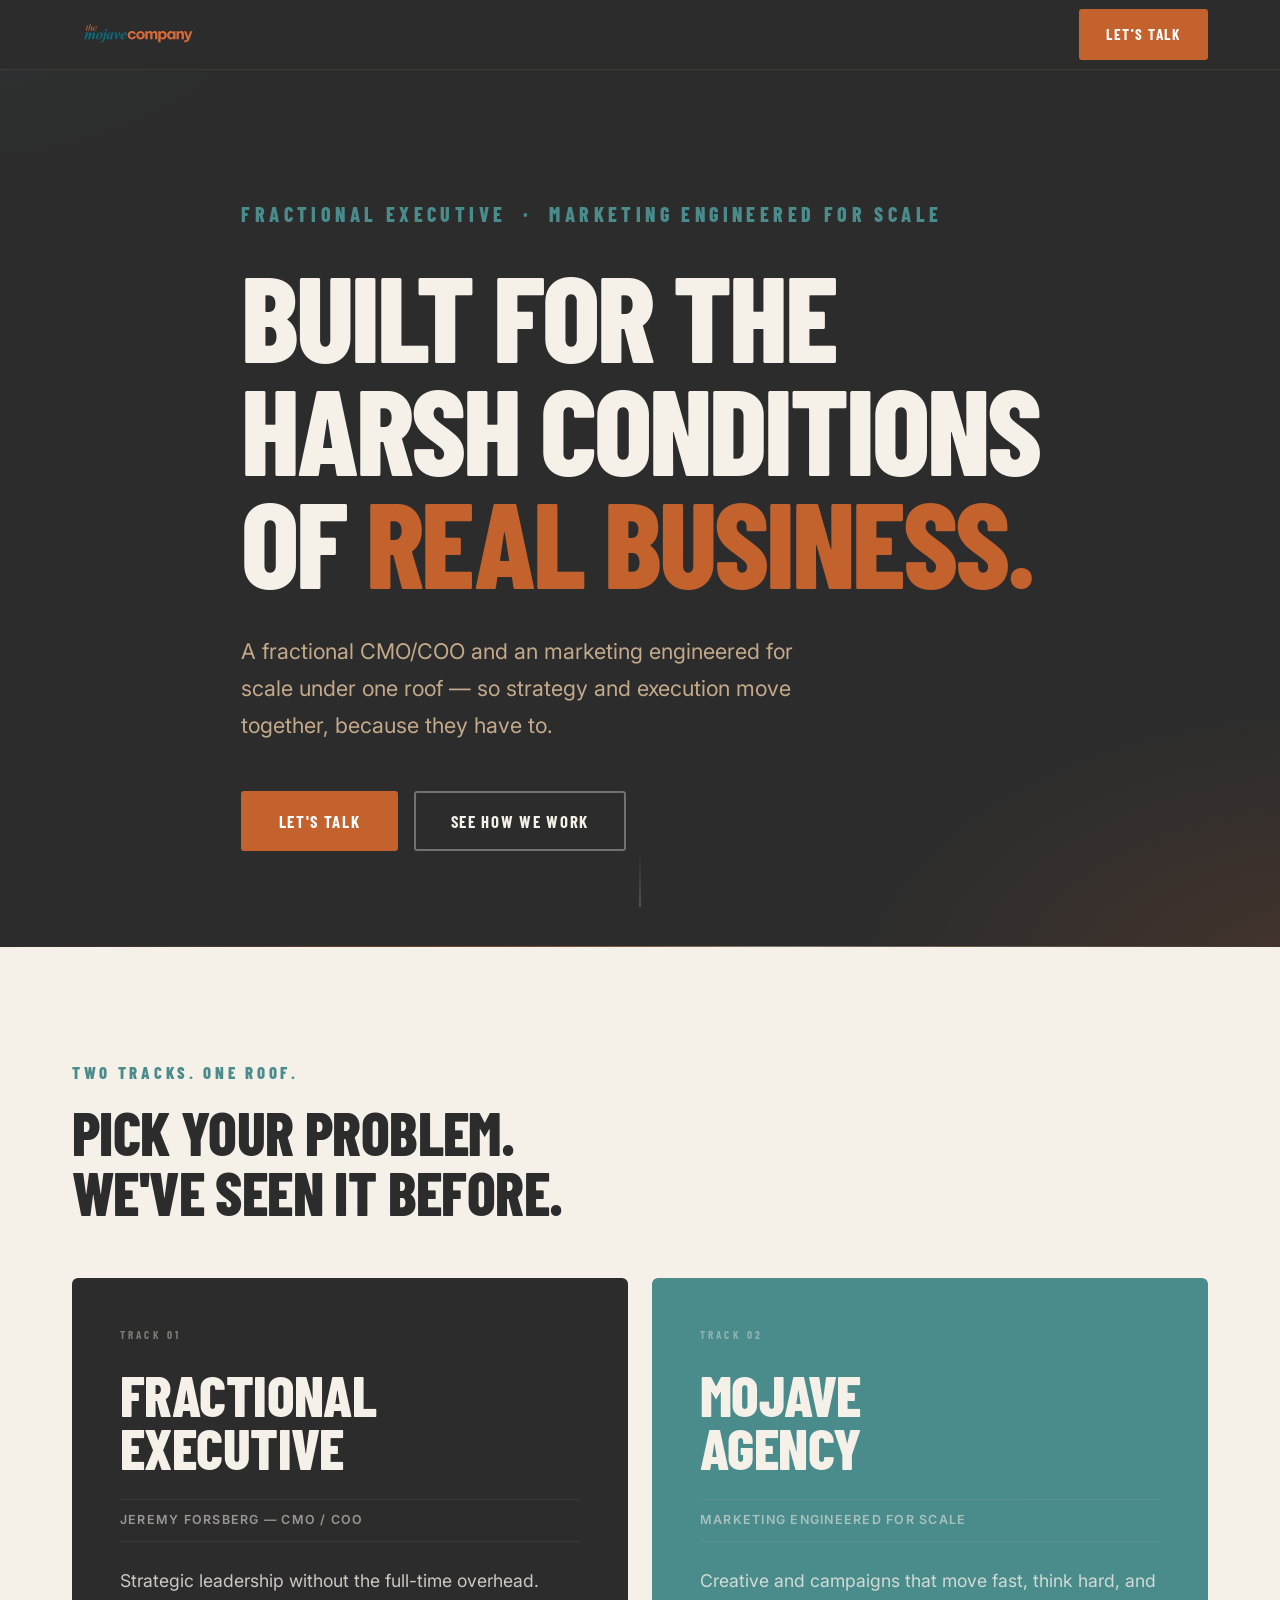
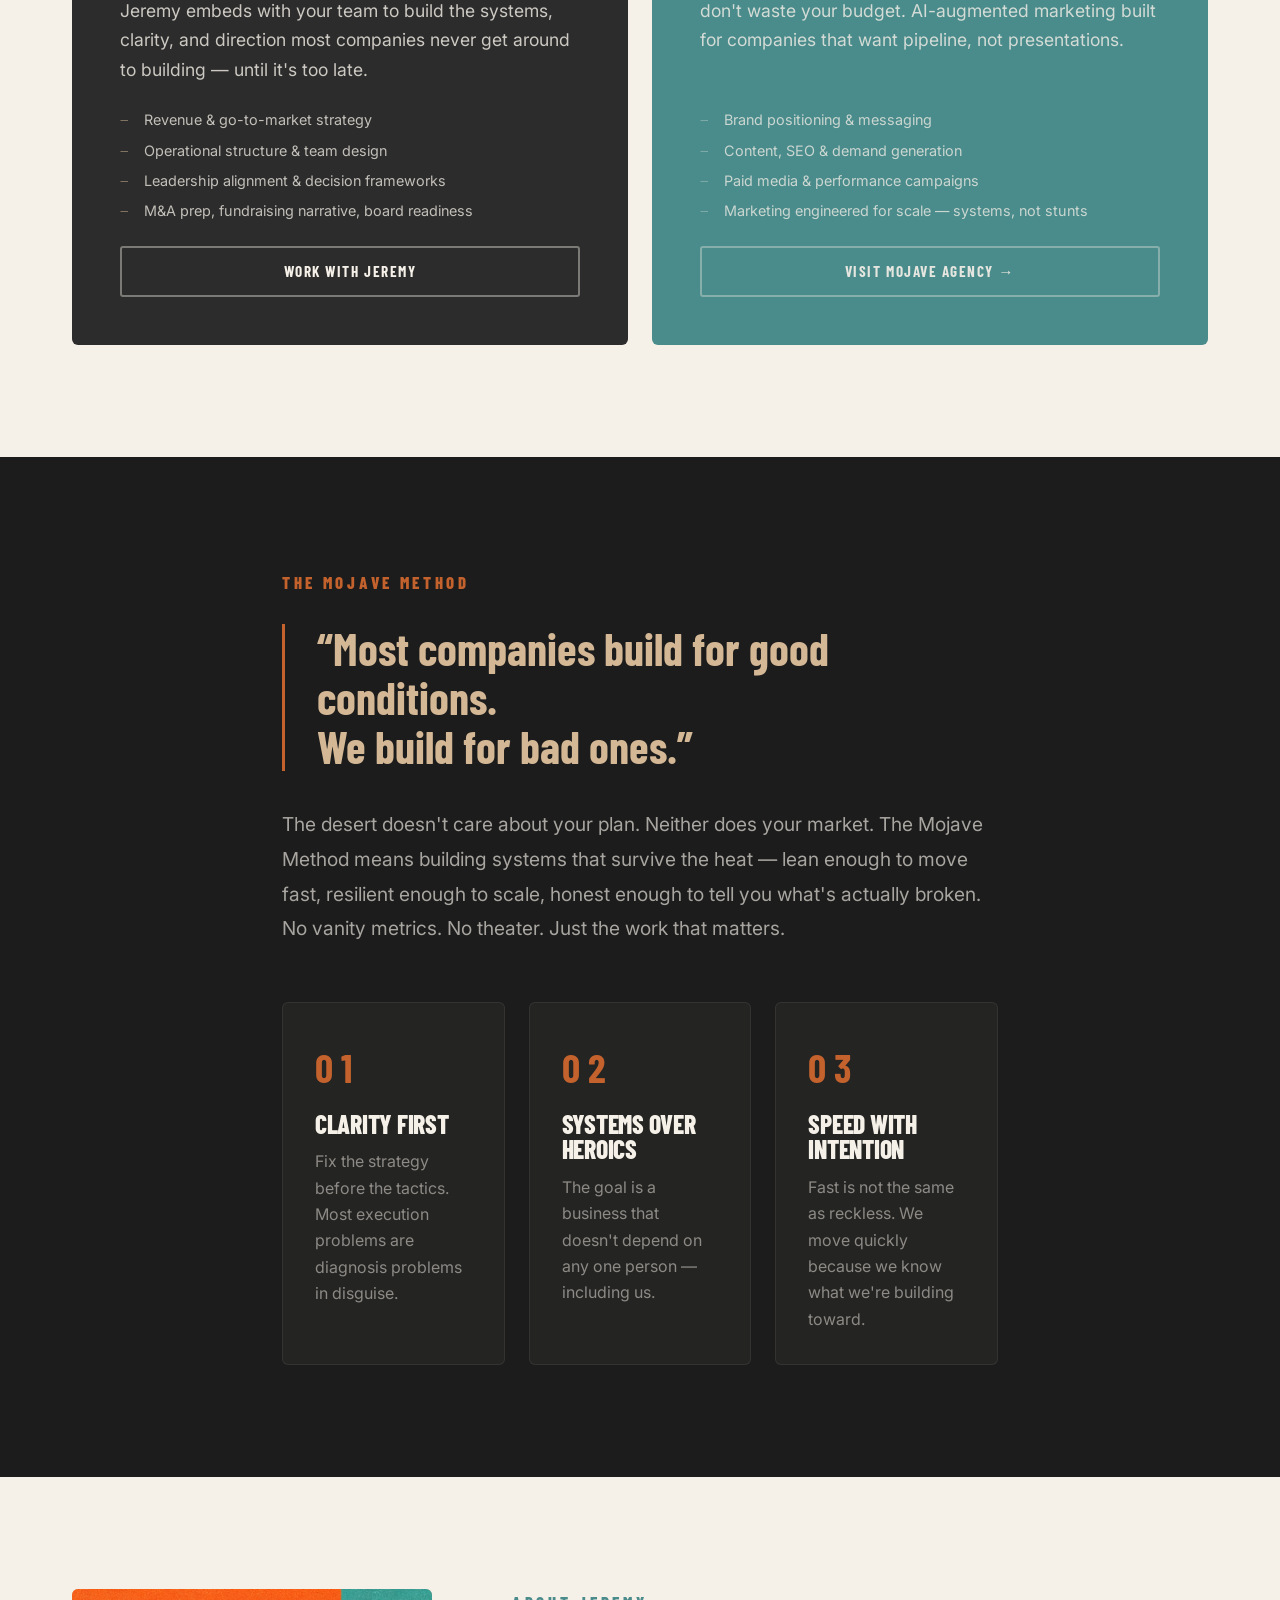
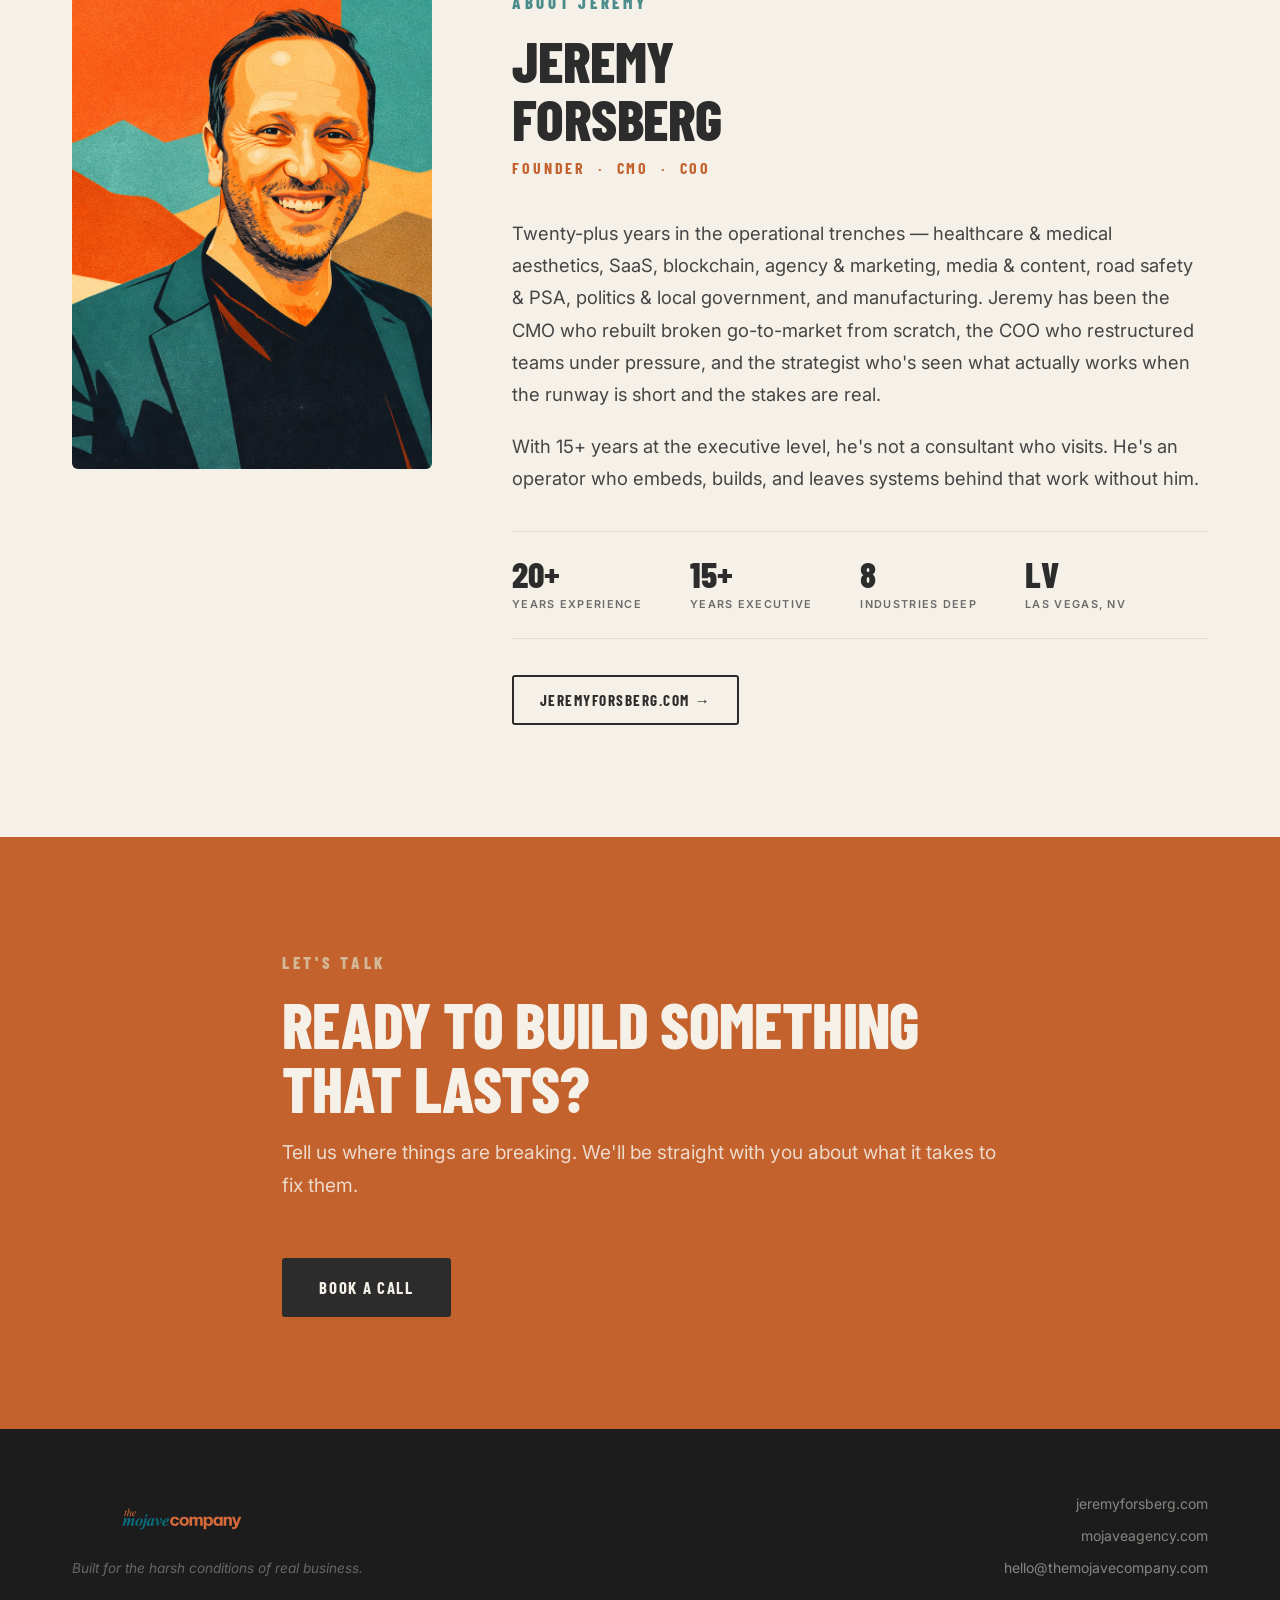
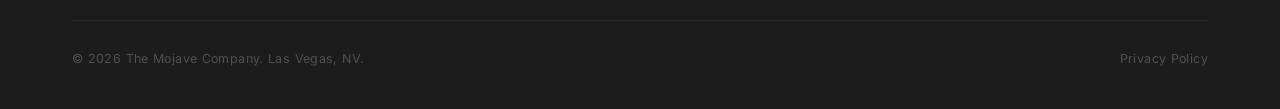
==== commit b3872ac1: "Fix logo sizing with explicit wrapper divs Nav: .nav__logo-wrap max-width 200px, height 50px, overfl" ====
--- a/index.html
+++ b/index.html
@@ -23,7 +23,9 @@
   <nav class="nav" id="nav">
     <div class="nav__inner">
       <a href="#hero" class="nav__logo">
-        <img src="assets/mojavecompany-logo.svg" alt="The Mojave Company" class="nav__logo-img">
+        <div class="nav__logo-wrap">
+          <img src="assets/mojavecompany-logo.svg" alt="The Mojave Company" class="nav__logo-img">
+        </div>
       </a>
       <a href="#contact" class="btn btn--primary">Let's Talk</a>
     </div>
@@ -219,7 +221,9 @@
     <div class="container">
       <div class="footer__inner">
         <div class="footer__brand">
-          <img src="assets/mojavecompany-logo.svg" alt="The Mojave Company" class="footer__logo-img">
+          <div class="footer__logo-wrap">
+            <img src="assets/mojavecompany-logo.svg" alt="The Mojave Company" class="footer__logo-img">
+          </div>
           <span class="footer__tagline">Built for the harsh conditions of real business.</span>
         </div>
         <nav class="footer__links" aria-label="Footer navigation">
--- a/style.css
+++ b/style.css
@@ -194,14 +194,16 @@
   left: 0;
   right: 0;
   z-index: 200;
+  height: 70px;
   background: var(--charcoal);
   border-bottom: 1px solid rgba(212, 184, 150, 0.1);
 }
 
 .nav__inner {
   max-width: var(--max-w);
+  height: 100%;
   margin: 0 auto;
-  padding: 1.2rem 2rem;
+  padding: 0 2rem;
   display: flex;
   align-items: center;
   justify-content: space-between;
@@ -212,14 +214,21 @@
   align-items: center;
 }
 
+.nav__logo-wrap {
+  max-width: 200px;
+  height: 50px;
+  overflow: hidden;
+}
+
 .nav__logo-img {
-  height: 72px;
-  width: auto;
+  width: 100%;
+  height: 100%;
+  object-fit: contain;
   display: block;
 }
 
 @media (max-width: 640px) {
-  .nav__logo-img { height: 52px; }
+  .nav__logo-img { width: 110px; max-width: 110px; }
 }
 
 
@@ -234,7 +243,7 @@
   align-items: center;
   background: var(--charcoal);
   overflow: hidden;
-  padding-top: 80px;
+  padding-top: 70px;
 }
 
 /* Subtle warmth gradients — no image dependency */
@@ -625,9 +634,16 @@
   gap: 0.6rem;
 }
 
+.footer__logo-wrap {
+  max-width: 220px;
+  height: 55px;
+  overflow: hidden;
+}
+
 .footer__logo-img {
-  width: 160px;
-  height: auto;
+  width: 100%;
+  height: 100%;
+  object-fit: contain;
   display: block;
 }
 
